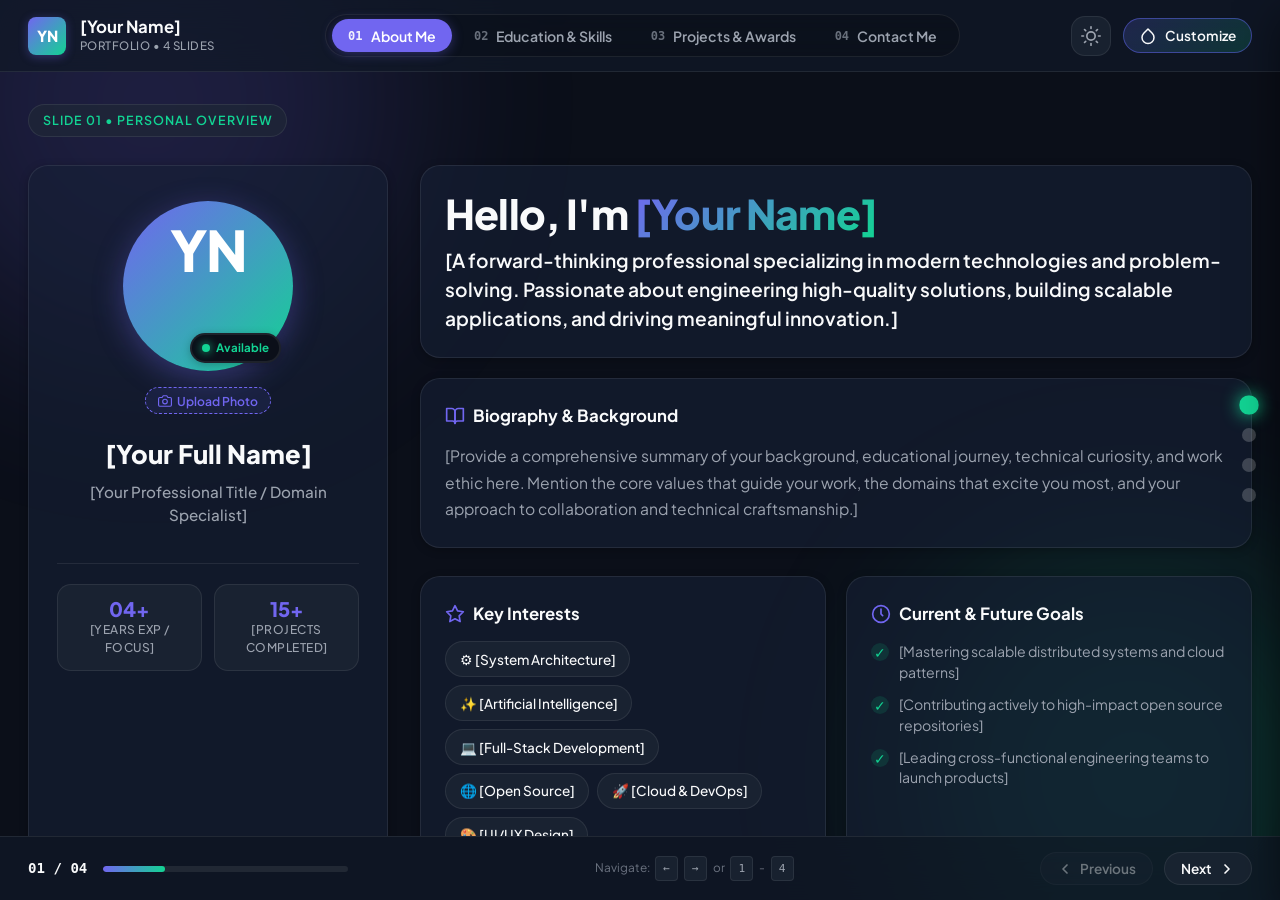
==== index.html @ ee613769 "Add files via upload" ====
<!DOCTYPE html>
<html lang="en" data-theme="dark">
<head>
  <meta charset="UTF-8">
  <meta name="viewport" content="width=device-width, initial-scale=1.0">
  <title>[Your Name] | Personal Portfolio</title>
  <meta name="description" content="Personal Portfolio of [Your Name] - Showcasing education, skills, projects, certifications, and achievements.">

  <!-- Google Fonts: Plus Jakarta Sans, Outfit, Inter, Space Grotesk -->
  <link rel="preconnect" href="https://fonts.googleapis.com">
  <link rel="preconnect" href="https://fonts.gstatic.com" crossorigin>
  <link href="https://fonts.googleapis.com/css2?family=Inter:wght@400;500;600;700&family=Outfit:wght@400;500;600;700;800&family=Plus+Jakarta+Sans:wght@400;500;600;700;800&family=Space+Grotesk:wght@500;700&display=swap" rel="stylesheet">

  <!-- Core Stylesheet -->
  <link rel="stylesheet" href="css/style.css">
</head>
<body>

  <!-- Ambient Glowing Background Accents -->
  <div class="ambient-glow" aria-hidden="true">
    <div class="glow-orb glow-orb-1"></div>
    <div class="glow-orb glow-orb-2"></div>
  </div>

  <!-- ========================================================================
       TOP HEADER & SLIDE NAVIGATION
       ======================================================================== -->
  <header class="site-header">
    <div class="header-container">
      
      <!-- Brand Logo / Monogram -->
      <a href="#about" class="brand-logo" data-jump-slide="1">
        <div class="brand-avatar" id="headerInitials">YN</div>
        <div class="brand-title">
          <span class="brand-name" id="headerBrandName">[Your Name]</span>
          <span class="brand-tag">Portfolio &bull; 4 Slides</span>
        </div>
      </a>

      <!-- 4 Slides Navigation Bar -->
      <nav class="slide-nav-menu" id="slideNavMenu" aria-label="Slide Navigation">
        <button class="slide-nav-btn active" data-slide-target="1" aria-label="Go to Slide 1: About Me">
          <span class="slide-num">01</span>
          <span>About Me</span>
        </button>
        <button class="slide-nav-btn" data-slide-target="2" aria-label="Go to Slide 2: Education & Skills">
          <span class="slide-num">02</span>
          <span>Education & Skills</span>
        </button>
        <button class="slide-nav-btn" data-slide-target="3" aria-label="Go to Slide 3: Projects & Awards">
          <span class="slide-num">03</span>
          <span>Projects & Awards</span>
        </button>
        <button class="slide-nav-btn" data-slide-target="4" aria-label="Go to Slide 4: Contact Me">
          <span class="slide-num">04</span>
          <span>Contact Me</span>
        </button>
      </nav>

      <!-- Action Controls (Quick Theme & Customizer Trigger) -->
      <div class="header-actions">
        <!-- Light / Dark Quick Toggle -->
        <button class="icon-btn" id="quickThemeToggle" title="Toggle Light / Dark Mode" aria-label="Toggle Light/Dark Theme">
          <svg width="20" height="20" viewBox="0 0 24 24" fill="none" stroke="currentColor" stroke-width="2" stroke-linecap="round" stroke-linejoin="round">
            <circle cx="12" cy="12" r="5"></circle>
            <line x1="12" y1="1" x2="12" y2="3"></line>
            <line x1="12" y1="21" x2="12" y2="23"></line>
            <line x1="4.22" y1="4.22" x2="5.64" y2="5.64"></line>
            <line x1="18.36" y1="18.36" x2="19.78" y2="19.78"></line>
            <line x1="1" y1="12" x2="3" y2="12"></line>
            <line x1="21" y1="12" x2="23" y2="12"></line>
            <line x1="4.22" y1="19.78" x2="5.64" y2="18.36"></line>
            <line x1="18.36" y1="5.64" x2="19.78" y2="4.22"></line>
          </svg>
        </button>

        <!-- Customizer Drawer Toggle -->
        <button class="btn-customizer" id="openCustomizerBtn" aria-label="Open Theme & Style Customizer">
          <svg width="18" height="18" viewBox="0 0 24 24" fill="none" stroke="currentColor" stroke-width="2" stroke-linecap="round" stroke-linejoin="round">
            <path d="M12 2.69l5.66 5.66a8 8 0 1 1-11.31 0z"></path>
          </svg>
          <span>Customize</span>
        </button>
      </div>

    </div>
  </header>

  <!-- ========================================================================
       LATERAL FLOATING DOTS NAVIGATION
       ======================================================================== -->
  <aside class="lateral-dots-nav" aria-label="Slide Indicator Dots">
    <button class="dot-nav-item active" data-slide-target="1" aria-label="Slide 1: About Me">
      <span class="dot-tooltip">01. About Me</span>
    </button>
    <button class="dot-nav-item" data-slide-target="2" aria-label="Slide 2: Education & Skills">
      <span class="dot-tooltip">02. Education & Skills</span>
    </button>
    <button class="dot-nav-item" data-slide-target="3" aria-label="Slide 3: Projects & Awards">
      <span class="dot-tooltip">03. Projects & Awards</span>
    </button>
    <button class="dot-nav-item" data-slide-target="4" aria-label="Slide 4: Contact Me">
      <span class="dot-tooltip">04. Contact Me</span>
    </button>
  </aside>

  <!-- ========================================================================
       MAIN PRESENTATION STAGE (4 SLIDES)
       ======================================================================== -->
  <main class="presentation-viewport">
    <div class="slides-track" id="slidesTrack">

      <!-- ====================================================================
           SLIDE 1: ABOUT ME
           ==================================================================== -->
      <section class="portfolio-slide active" data-slide="1" id="slide-about" aria-labelledby="slide1-heading">
        <div class="slide-content-wrapper">
          
          <div class="slide-header-badge">
            <span>Slide 01 &bull; Personal Overview</span>
          </div>

          <div class="about-grid">
            
            <!-- Left Profile Card with Photo, Name & Roles -->
            <div class="glass-card profile-card">
              <div class="profile-avatar-container">
                <div class="profile-avatar-frame">
                  <!-- EDITABLE: Replace src with your image path or click "Change Photo" -->
                  <img src="" alt="[Your Name] Profile Photo" id="profileImgPreview" class="profile-img-preview" style="display: none;">
                  <div class="avatar-placeholder-initials" id="avatarInitials">YN</div>
                </div>
                <div class="avatar-status-badge">
                  <span class="status-pulse-dot"></span>
                  <span>Available</span>
                </div>
              </div>

              <!-- Quick button to upload/change photo in browser -->
              <button class="photo-change-btn" id="triggerPhotoUploadBtn" title="Upload a photo from your computer">
                <svg width="14" height="14" viewBox="0 0 24 24" fill="none" stroke="currentColor" stroke-width="2" stroke-linecap="round" stroke-linejoin="round">
                  <path d="M23 19a2 2 0 0 1-2 2H3a2 2 0 0 1-2-2V8a2 2 0 0 1 2-2h4l2-3h6l2 3h4a2 2 0 0 1 2 2z"></path>
                  <circle cx="12" cy="13" r="4"></circle>
                </svg>
                <span>Upload Photo</span>
              </button>

              <!-- EDITABLE: Your Full Name -->
              <h1 class="profile-name" id="slide1-heading">[Your Full Name]</h1>
              <!-- EDITABLE: Professional Headline / Role -->
              <p class="profile-role-tag">[Your Professional Title / Domain Specialist]</p>

              <!-- Profile Quick Highlights -->
              <div class="profile-quick-stats">
                <div class="stat-box">
                  <div class="stat-number">04+</div>
                  <div class="stat-label">[Years Exp / Focus]</div>
                </div>
                <div class="stat-box">
                  <div class="stat-number">15+</div>
                  <div class="stat-label">[Projects Completed]</div>
                </div>
              </div>
            </div>

            <!-- Right Column: Intro, Bio, Interests & Goals -->
            <div class="about-narrative">
              
              <!-- 2-Sentence Intro Hook -->
              <div class="glass-card">
                <h2 class="slide-title" style="margin-bottom: 0.6rem;">
                  Hello, I'm <span class="gradient-text">[Your Name]</span>
                </h2>
                <!-- EDITABLE: 2-Sentence Hook / Tagline -->
                <p class="about-intro-hero">
                  [A forward-thinking professional specializing in modern technologies and problem-solving. Passionate about engineering high-quality solutions, building scalable applications, and driving meaningful innovation.]
                </p>
              </div>

              <!-- Comprehensive Bio -->
              <div class="glass-card">
                <div class="subcard-title">
                  <svg width="20" height="20" viewBox="0 0 24 24" fill="none" stroke="currentColor" stroke-width="2" stroke-linecap="round" stroke-linejoin="round">
                    <path d="M2 3h6a4 4 0 0 1 4 4v14a3 3 0 0 0-3-3H2z"></path>
                    <path d="M22 3h-6a4 4 0 0 0-4 4v14a3 3 0 0 1 3-3h7z"></path>
                  </svg>
                  <span>Biography & Background</span>
                </div>
                <!-- EDITABLE: Bio Narrative -->
                <p class="about-bio-text">
                  [Provide a comprehensive summary of your background, educational journey, technical curiosity, and work ethic here. Mention the core values that guide your work, the domains that excite you most, and your approach to collaboration and technical craftsmanship.]
                </p>
              </div>

              <!-- Interests & Goals 2-Column Split -->
              <div class="interests-goals-grid">
                
                <!-- Interests / Passions -->
                <div class="glass-card">
                  <div class="subcard-title">
                    <svg width="20" height="20" viewBox="0 0 24 24" fill="none" stroke="currentColor" stroke-width="2" stroke-linecap="round" stroke-linejoin="round">
                      <polygon points="12 2 15.09 8.26 22 9.27 17 14.14 18.18 21.02 12 17.77 5.82 21.02 7 14.14 2 9.27 8.91 8.26 12 2"></polygon>
                    </svg>
                    <span>Key Interests</span>
                  </div>
                  <!-- EDITABLE: Add or remove interest pills -->
                  <div class="interests-tags-wrap">
                    <span class="interest-pill">&#9881; [System Architecture]</span>
                    <span class="interest-pill">&#10024; [Artificial Intelligence]</span>
                    <span class="interest-pill">&#128187; [Full-Stack Development]</span>
                    <span class="interest-pill">&#127760; [Open Source]</span>
                    <span class="interest-pill">&#128640; [Cloud & DevOps]</span>
                    <span class="interest-pill">&#127912; [UI/UX Design]</span>
                  </div>
                </div>

                <!-- Goals Checklist -->
                <div class="glass-card">
                  <div class="subcard-title">
                    <svg width="20" height="20" viewBox="0 0 24 24" fill="none" stroke="currentColor" stroke-width="2" stroke-linecap="round" stroke-linejoin="round">
                      <circle cx="12" cy="12" r="10"></circle>
                      <polyline points="12 6 12 12 14 14"></polyline>
                    </svg>
                    <span>Current & Future Goals</span>
                  </div>
                  <!-- EDITABLE: Add or edit your goals -->
                  <div class="goals-list">
                    <div class="goal-item">
                      <span class="goal-check-icon">&#10003;</span>
                      <span>[Mastering scalable distributed systems and cloud patterns]</span>
                    </div>
                    <div class="goal-item">
                      <span class="goal-check-icon">&#10003;</span>
                      <span>[Contributing actively to high-impact open source repositories]</span>
                    </div>
                    <div class="goal-item">
                      <span class="goal-check-icon">&#10003;</span>
                      <span>[Leading cross-functional engineering teams to launch products]</span>
                    </div>
                  </div>
                </div>

              </div>

              <!-- Slide 1 Call to Action Buttons -->
              <div class="about-actions">
                <button class="btn btn-primary" data-jump-slide="2">
                  <span>Explore Education & Skills</span>
                  <svg width="18" height="18" viewBox="0 0 24 24" fill="none" stroke="currentColor" stroke-width="2.5" stroke-linecap="round" stroke-linejoin="round"><path d="M5 12h14"></path><path d="m12 5 7 7-7 7"></path></svg>
                </button>
                <button class="btn btn-secondary" data-jump-slide="3">
                  <span>View Projects & Awards</span>
                </button>
                <button class="btn btn-outline" data-jump-slide="4">
                  <span>Get in Touch</span>
                </button>
              </div>

            </div>

          </div>

        </div>
      </section>


      <!-- ====================================================================
           SLIDE 2: EDUCATION & SKILLS
           ==================================================================== -->
      <section class="portfolio-slide" data-slide="2" id="slide-education-skills" aria-labelledby="slide2-heading">
        <div class="slide-content-wrapper">
          
          <div class="slide-header-badge">
            <span>Slide 02 &bull; Foundations & Capabilities</span>
          </div>

          <div>
            <h2 class="slide-title" id="slide2-heading">
              Education & <span class="gradient-text">Technical Skills</span>
            </h2>
            <p class="slide-subtitle">
              Academic qualifications, programming proficiencies, modern frameworks, and collaboration toolkits.
            </p>
          </div>

          <div class="edu-skills-grid">
            
            <!-- Left Column: Education Details -->
            <div class="edu-cards-col">
              <div class="subcard-title">
                <svg width="22" height="22" viewBox="0 0 24 24" fill="none" stroke="currentColor" stroke-width="2" stroke-linecap="round" stroke-linejoin="round">
                  <path d="M22 10v6M2 10l10-5 10 5-10 5z"></path>
                  <path d="M6 12v5c3 3 9 3 12 0v-5"></path>
                </svg>
                <span>Academic Education</span>
              </div>

              <!-- EDITABLE: Education Card 1 -->
              <div class="glass-card edu-item-card">
                <div class="edu-meta-row">
                  <h3 class="edu-degree-title">[Bachelor of Technology / Science in Your Major]</h3>
                  <span class="edu-period-badge">[2021 &ndash; 2025]</span>
                </div>
                <div class="edu-institution-line">
                  <svg width="16" height="16" viewBox="0 0 24 24" fill="none" stroke="currentColor" stroke-width="2" stroke-linecap="round" stroke-linejoin="round"><path d="M3 21h18"></path><path d="M3 7v1a3 3 0 0 0 6 0V7m0 1a3 3 0 0 0 6 0V7m0 1a3 3 0 0 0 6 0V7H3"></path><path d="M19 21V11"></path><path d="M5 21V11"></path></svg>
                  <span>[Your University / College Name, City]</span>
                </div>
                <div class="edu-score-pill">
                  <span>&#9733; [GPA / Grade: e.g. 3.8 / 4.0 or 88%]</span>
                </div>
                <p class="edu-details-text">
                  [Key Coursework: Data Structures & Algorithms, Database Management Systems, Software Engineering, Computer Networks, Operating Systems, Machine Learning Foundations.]
                </p>
              </div>

              <!-- EDITABLE: Education Card 2 -->
              <div class="glass-card edu-item-card">
                <div class="edu-meta-row">
                  <h3 class="edu-degree-title">[Higher Secondary School / Pre-University]</h3>
                  <span class="edu-period-badge">[2019 &ndash; 2021]</span>
                </div>
                <div class="edu-institution-line">
                  <svg width="16" height="16" viewBox="0 0 24 24" fill="none" stroke="currentColor" stroke-width="2" stroke-linecap="round" stroke-linejoin="round"><path d="M3 21h18"></path><path d="M3 7v1a3 3 0 0 0 6 0V7m0 1a3 3 0 0 0 6 0V7m0 1a3 3 0 0 0 6 0V7H3"></path></svg>
                  <span>[Your High School / College Name, City]</span>
                </div>
                <div class="edu-score-pill">
                  <span>&#9733; [Grade / Percentage: e.g. 92%]</span>
                </div>
                <p class="edu-details-text">
                  [Major subjects: Physics, Chemistry, Mathematics, and Computer Science. Recognized for academic distinction and science competition participation.]
                </p>
              </div>

              <!-- Soft Skills Section -->
              <div class="glass-card">
                <div class="subcard-title">
                  <svg width="20" height="20" viewBox="0 0 24 24" fill="none" stroke="currentColor" stroke-width="2" stroke-linecap="round" stroke-linejoin="round">
                    <path d="M17 21v-2a4 4 0 0 0-4-4H5a4 4 0 0 0-4 4v2"></path>
                    <circle cx="9" cy="7" r="4"></circle>
                    <path d="M23 21v-2a4 4 0 0 0-3-3.87"></path>
                    <path d="M16 3.13a4 4 0 0 1 0 7.75"></path>
                  </svg>
                  <span>Soft Skills & Professional Attributes</span>
                </div>
                <div class="skill-chips-wrap">
                  <span class="skill-chip highlight">&#9733; [Problem Solving & Analysis]</span>
                  <span class="skill-chip highlight">&#9733; [Cross-Functional Teamwork]</span>
                  <span class="skill-chip">&#9733; [Technical Communication]</span>
                  <span class="skill-chip">&#9733; [Adaptability & Quick Learning]</span>
                  <span class="skill-chip">&#9733; [Agile & Scrum Practices]</span>
                  <span class="skill-chip">&#9733; [Time & Project Management]</span>
                </div>
              </div>

            </div>

            <!-- Right Column: Programming Languages, Tech Stack & Tools -->
            <div class="skills-col">
              
              <!-- Programming Languages with Visual Progress Bars -->
              <div class="glass-card">
                <div class="subcard-title">
                  <svg width="20" height="20" viewBox="0 0 24 24" fill="none" stroke="currentColor" stroke-width="2" stroke-linecap="round" stroke-linejoin="round">
                    <polyline points="16 18 22 12 16 6"></polyline>
                    <polyline points="8 6 2 12 8 18"></polyline>
                  </svg>
                  <span>Programming Languages</span>
                </div>

                <div class="languages-grid">
                  <!-- EDITABLE: Language 1 -->
                  <div class="lang-item">
                    <div class="lang-header">
                      <span class="lang-name">[Python]</span>
                      <span class="lang-percent">[88%]</span>
                    </div>
                    <div class="progress-track">
                      <div class="progress-fill" style="width: 88%;"></div>
                    </div>
                  </div>

                  <!-- EDITABLE: Language 2 -->
                  <div class="lang-item">
                    <div class="lang-header">
                      <span class="lang-name">[JavaScript / TypeScript]</span>
                      <span class="lang-percent">[92%]</span>
                    </div>
                    <div class="progress-track">
                      <div class="progress-fill" style="width: 92%;"></div>
                    </div>
                  </div>

                  <!-- EDITABLE: Language 3 -->
                  <div class="lang-item">
                    <div class="lang-header">
                      <span class="lang-name">[Java / C++]</span>
                      <span class="lang-percent">[80%]</span>
                    </div>
                    <div class="progress-track">
                      <div class="progress-fill" style="width: 80%;"></div>
                    </div>
                  </div>

                  <!-- EDITABLE: Language 4 -->
                  <div class="lang-item">
                    <div class="lang-header">
                      <span class="lang-name">[SQL & Databases]</span>
                      <span class="lang-percent">[85%]</span>
                    </div>
                    <div class="progress-track">
                      <div class="progress-fill" style="width: 85%;"></div>
                    </div>
                  </div>

                  <!-- EDITABLE: Language 5 -->
                  <div class="lang-item">
                    <div class="lang-header">
                      <span class="lang-name">[HTML5 & CSS3 / SASS]</span>
                      <span class="lang-percent">[95%]</span>
                    </div>
                    <div class="progress-track">
                      <div class="progress-fill" style="width: 95%;"></div>
                    </div>
                  </div>

                  <!-- EDITABLE: Language 6 -->
                  <div class="lang-item">
                    <div class="lang-header">
                      <span class="lang-name">[Bash / Shell Scripting]</span>
                      <span class="lang-percent">[75%]</span>
                    </div>
                    <div class="progress-track">
                      <div class="progress-fill" style="width: 75%;"></div>
                    </div>
                  </div>
                </div>
              </div>

              <!-- Technical Skills & Frameworks -->
              <div class="glass-card">
                <div class="subcard-title">
                  <svg width="20" height="20" viewBox="0 0 24 24" fill="none" stroke="currentColor" stroke-width="2" stroke-linecap="round" stroke-linejoin="round">
                    <rect x="2" y="2" width="20" height="8" rx="2" ry="2"></rect>
                    <rect x="2" y="14" width="20" height="8" rx="2" ry="2"></rect>
                    <line x1="6" y1="6" x2="6.01" y2="6"></line>
                    <line x1="6" y1="18" x2="6.01" y2="18"></line>
                  </svg>
                  <span>Technical Skills & Frameworks</span>
                </div>
                <div class="skill-chips-wrap">
                  <span class="skill-chip">[React.js / Next.js]</span>
                  <span class="skill-chip">[Node.js / Express]</span>
                  <span class="skill-chip">[RESTful APIs & GraphQL]</span>
                  <span class="skill-chip">[PostgreSQL / MongoDB]</span>
                  <span class="skill-chip">[Tailwind CSS]</span>
                  <span class="skill-chip">[Docker Containers]</span>
                  <span class="skill-chip">[AWS / Cloud Services]</span>
                  <span class="skill-chip">[CI/CD Pipelines]</span>
                  <span class="skill-chip">[Test-Driven Development]</span>
                </div>
              </div>

              <!-- Tools & Development Environment -->
              <div class="glass-card">
                <div class="subcard-title">
                  <svg width="20" height="20" viewBox="0 0 24 24" fill="none" stroke="currentColor" stroke-width="2" stroke-linecap="round" stroke-linejoin="round">
                    <path d="M14.7 6.3a1 1 0 0 0 0 1.4l1.6 1.6a1 1 0 0 0 1.4 0l3.77-3.77a6 6 0 0 1-7.94 7.94l-6.91 6.91a2.12 2.12 0 0 1-3-3l6.91-6.91a6 6 0 0 1 7.94-7.94l-3.76 3.76z"></path>
                  </svg>
                  <span>Tools & Platforms</span>
                </div>
                <div class="tools-grid">
                  <div class="tool-badge">
                    <span>&#128187; [VS Code]</span>
                  </div>
                  <div class="tool-badge">
                    <span>&#128279; [Git & GitHub]</span>
                  </div>
                  <div class="tool-badge">
                    <span>&#128051; [Docker]</span>
                  </div>
                  <div class="tool-badge">
                    <span>&#128236; [Postman]</span>
                  </div>
                  <div class="tool-badge">
                    <span>&#127912; [Figma]</span>
                  </div>
                  <div class="tool-badge">
                    <span>&#128039; [Linux / Unix]</span>
                  </div>
                </div>
              </div>

            </div>

          </div>

        </div>
      </section>


      <!-- ====================================================================
           SLIDE 3: PROJECTS, CERTIFICATIONS & ACHIEVEMENTS
           ==================================================================== -->
      <section class="portfolio-slide" data-slide="3" id="slide-projects-achievements" aria-labelledby="slide3-heading">
        <div class="slide-content-wrapper">
          
          <div class="slide-header-badge">
            <span>Slide 03 &bull; Portfolio Showcase</span>
          </div>

          <div style="display: flex; justify-content: space-between; align-items: flex-end; flex-wrap: wrap; gap: 1rem;">
            <div>
              <h2 class="slide-title" id="slide3-heading">
                Projects, Certifications & <span class="gradient-text">Achievements</span>
              </h2>
              <p class="slide-subtitle">
                Demonstrated impact through real-world applications, accredited credentials, and competitive recognitions.
              </p>
            </div>

            <!-- Category Filter Tabs -->
            <div class="category-tab-bar" role="tablist">
              <button class="cat-tab-btn active" data-filter="all">All (Show All)</button>
              <button class="cat-tab-btn" data-filter="projects">Projects</button>
              <button class="cat-tab-btn" data-filter="certifications">Certifications</button>
              <button class="cat-tab-btn" data-filter="achievements">Achievements</button>
            </div>
          </div>

          <!-- 3-Column Showcase Grid -->
          <div class="showcase-grid-three-col">
            
            <!-- ==================== COLUMN 1: PROJECTS ==================== -->
            <div class="showcase-section-col" data-category="projects">
              <div class="showcase-col-header">
                <div class="showcase-col-title">
                  <svg width="20" height="20" viewBox="0 0 24 24" fill="none" stroke="currentColor" stroke-width="2" stroke-linecap="round" stroke-linejoin="round">
                    <polygon points="12 2 2 7 12 12 22 7 12 2"></polygon>
                    <polyline points="2 17 12 22 22 17"></polyline>
                    <polyline points="2 12 12 17 22 12"></polyline>
                  </svg>
                  <span>Featured Projects</span>
                </div>
                <span class="item-counter-badge">02 Items</span>
              </div>

              <!-- EDITABLE: Project Item 1 -->
              <div class="glass-card item-card">
                <div>
                  <div class="item-top-meta">
                    <span class="item-org-subtitle">[Web / Full-Stack App]</span>
                    <span class="item-date-badge">[Jan 2024 &ndash; Mar 2024]</span>
                  </div>
                  <h3 class="item-title">[Project Title One: Intelligent Task Hub]</h3>
                  <p class="item-description">
                    [A modern responsive productivity dashboard providing real-time task management, team collaboration features, and automated notifications with low-latency syncing.]
                  </p>
                  <div class="item-tags-wrap">
                    <span class="item-tag">[React.js]</span>
                    <span class="item-tag">[Node.js]</span>
                    <span class="item-tag">[MongoDB]</span>
                    <span class="item-tag">[Tailwind]</span>
                  </div>
                </div>
                <!-- EDITABLE: Clickable Project Links -->
                <div class="item-actions-row">
                  <a href="https://example.com/live-demo-1" target="_blank" rel="noopener noreferrer" class="action-link" title="Open live project demo">
                    <svg width="14" height="14" viewBox="0 0 24 24" fill="none" stroke="currentColor" stroke-width="2" stroke-linecap="round" stroke-linejoin="round"><path d="M18 13v6a2 2 0 0 1-2 2H5a2 2 0 0 1-2-2V8a2 2 0 0 1 2-2h6"></path><polyline points="15 3 21 3 21 9"></polyline><line x1="10" y1="14" x2="21" y2="3"></line></svg>
                    <span>Live Demo</span>
                  </a>
                  <a href="https://github.com/yourusername/project-repo-1" target="_blank" rel="noopener noreferrer" class="action-link action-link-alt" title="View source code on GitHub">
                    <svg width="14" height="14" viewBox="0 0 24 24" fill="none" stroke="currentColor" stroke-width="2" stroke-linecap="round" stroke-linejoin="round"><path d="M9 19c-5 1.5-5-2.5-7-3m14 6v-3.87a3.37 3.37 0 0 0-.94-2.61c3.14-.35 6.44-1.54 6.44-7A5.44 5.44 0 0 0 20 4.77 5.07 5.07 0 0 0 19.91 1S18.73.65 16 2.48a13.38 13.38 0 0 0-7 0C6.27.65 5.09 1 5.09 1A5.07 5.07 0 0 0 5 4.77a5.44 5.44 0 0 0-1.5 3.78c0 5.42 3.3 6.61 6.44 7A3.37 3.37 0 0 0 9 18.13V22"></path></svg>
                    <span>Source Code</span>
                  </a>
                </div>
              </div>

              <!-- EDITABLE: Project Item 2 -->
              <div class="glass-card item-card">
                <div>
                  <div class="item-top-meta">
                    <span class="item-org-subtitle">[Data & Cloud Service]</span>
                    <span class="item-date-badge">[Jun 2024 &ndash; Aug 2024]</span>
                  </div>
                  <h3 class="item-title">[Project Title Two: API Analytics Engine]</h3>
                  <p class="item-description">
                    [High-throughput telemetry microservice built to process, aggregate, and visualize API metrics with custom alerting algorithms and exportable reporting tools.]
                  </p>
                  <div class="item-tags-wrap">
                    <span class="item-tag">[Python]</span>
                    <span class="item-tag">[FastAPI]</span>
                    <span class="item-tag">[PostgreSQL]</span>
                    <span class="item-tag">[Docker]</span>
                  </div>
                </div>
                <!-- EDITABLE: Clickable Project Links -->
                <div class="item-actions-row">
                  <a href="https://example.com/live-demo-2" target="_blank" rel="noopener noreferrer" class="action-link" title="Open live project demo">
                    <svg width="14" height="14" viewBox="0 0 24 24" fill="none" stroke="currentColor" stroke-width="2" stroke-linecap="round" stroke-linejoin="round"><path d="M18 13v6a2 2 0 0 1-2 2H5a2 2 0 0 1-2-2V8a2 2 0 0 1 2-2h6"></path><polyline points="15 3 21 3 21 9"></polyline><line x1="10" y1="14" x2="21" y2="3"></line></svg>
                    <span>Live Demo</span>
                  </a>
                  <a href="https://github.com/yourusername/project-repo-2" target="_blank" rel="noopener noreferrer" class="action-link action-link-alt" title="View source code on GitHub">
                    <svg width="14" height="14" viewBox="0 0 24 24" fill="none" stroke="currentColor" stroke-width="2" stroke-linecap="round" stroke-linejoin="round"><path d="M9 19c-5 1.5-5-2.5-7-3m14 6v-3.87a3.37 3.37 0 0 0-.94-2.61c3.14-.35 6.44-1.54 6.44-7A5.44 5.44 0 0 0 20 4.77 5.07 5.07 0 0 0 19.91 1S18.73.65 16 2.48a13.38 13.38 0 0 0-7 0C6.27.65 5.09 1 5.09 1A5.07 5.07 0 0 0 5 4.77a5.44 5.44 0 0 0-1.5 3.78c0 5.42 3.3 6.61 6.44 7A3.37 3.37 0 0 0 9 18.13V22"></path></svg>
                    <span>Source Code</span>
                  </a>
                </div>
              </div>

            </div>

            <!-- ==================== COLUMN 2: CERTIFICATIONS ==================== -->
            <div class="showcase-section-col" data-category="certifications">
              <div class="showcase-col-header">
                <div class="showcase-col-title">
                  <svg width="20" height="20" viewBox="0 0 24 24" fill="none" stroke="currentColor" stroke-width="2" stroke-linecap="round" stroke-linejoin="round">
                    <circle cx="12" cy="8" r="7"></circle>
                    <polyline points="8.21 13.89 7 23 12 20 17 23 15.79 13.88"></polyline>
                  </svg>
                  <span>Certifications</span>
                </div>
                <span class="item-counter-badge">02 Items</span>
              </div>

              <!-- EDITABLE: Certification Item 1 -->
              <div class="glass-card item-card">
                <div>
                  <div class="item-top-meta">
                    <span class="item-org-subtitle">[Amazon Web Services / Cloud]</span>
                    <span class="item-date-badge">[Issued: May 2024]</span>
                  </div>
                  <h3 class="item-title">[AWS Certified Cloud Practitioner / Solutions]</h3>
                  <p class="item-description">
                    [Validation of comprehensive knowledge in cloud architecture, security compliance, serverless infrastructure, and high availability design principles.]
                  </p>
                  <div class="item-tags-wrap">
                    <span class="item-tag">[ID: AWS-VERIFY-12345]</span>
                    <span class="item-tag">[Cloud Architecture]</span>
                  </div>
                </div>
                <!-- EDITABLE: Clickable Verification Link -->
                <div class="item-actions-row">
                  <a href="https://example.com/verify-certificate-1" target="_blank" rel="noopener noreferrer" class="action-link" title="Verify certificate credentials online">
                    <svg width="14" height="14" viewBox="0 0 24 24" fill="none" stroke="currentColor" stroke-width="2" stroke-linecap="round" stroke-linejoin="round"><path d="M12 22s8-4 8-10V5l-8-3-8 3v7c0 6 8 10 8 10z"></path></svg>
                    <span>Verify Credential</span>
                  </a>
                </div>
              </div>

              <!-- EDITABLE: Certification Item 2 -->
              <div class="glass-card item-card">
                <div>
                  <div class="item-top-meta">
                    <span class="item-org-subtitle">[Meta / Coursera Professional]</span>
                    <span class="item-date-badge">[Issued: Dec 2023]</span>
                  </div>
                  <h3 class="item-title">[Professional Full-Stack Developer Certificate]</h3>
                  <p class="item-description">
                    [Rigorous multi-course specialization covering modern frontend engineering, component architectures, REST API testing, and accessible web standards.]
                  </p>
                  <div class="item-tags-wrap">
                    <span class="item-tag">[ID: META-CS-78901]</span>
                    <span class="item-tag">[Frontend & Backend]</span>
                  </div>
                </div>
                <!-- EDITABLE: Clickable Verification Link -->
                <div class="item-actions-row">
                  <a href="https://example.com/verify-certificate-2" target="_blank" rel="noopener noreferrer" class="action-link" title="Verify certificate credentials online">
                    <svg width="14" height="14" viewBox="0 0 24 24" fill="none" stroke="currentColor" stroke-width="2" stroke-linecap="round" stroke-linejoin="round"><path d="M12 22s8-4 8-10V5l-8-3-8 3v7c0 6 8 10 8 10z"></path></svg>
                    <span>Verify Credential</span>
                  </a>
                </div>
              </div>

            </div>

            <!-- ==================== COLUMN 3: ACHIEVEMENTS ==================== -->
            <div class="showcase-section-col" data-category="achievements">
              <div class="showcase-col-header">
                <div class="showcase-col-title">
                  <svg width="20" height="20" viewBox="0 0 24 24" fill="none" stroke="currentColor" stroke-width="2" stroke-linecap="round" stroke-linejoin="round">
                    <polygon points="12 2 15.09 8.26 22 9.27 17 14.14 18.18 21.02 12 17.77 5.82 21.02 7 14.14 2 9.27 8.91 8.26 12 2"></polygon>
                  </svg>
                  <span>Achievements & Honors</span>
                </div>
                <span class="item-counter-badge">02 Items</span>
              </div>

              <!-- EDITABLE: Achievement Item 1 -->
              <div class="glass-card item-card">
                <div>
                  <div class="item-top-meta">
                    <span class="item-org-subtitle">[National / Regional Hackathon]</span>
                    <span class="item-date-badge">[March 2024]</span>
                  </div>
                  <h3 class="item-title">[1st Place Winner &mdash; Innovation Hackathon]</h3>
                  <p class="item-description">
                    [Awarded first place among 60+ competitor teams for designing and prototyping an assistive AI-driven web accessibility tool within a 36-hour sprint.]
                  </p>
                  <div class="item-tags-wrap">
                    <span class="item-tag">[Winner Award]</span>
                    <span class="item-tag">[Team Lead]</span>
                  </div>
                </div>
                <!-- EDITABLE: Clickable Achievement Link -->
                <div class="item-actions-row">
                  <a href="https://example.com/award-details-1" target="_blank" rel="noopener noreferrer" class="action-link" title="Read press release or award announcement">
                    <svg width="14" height="14" viewBox="0 0 24 24" fill="none" stroke="currentColor" stroke-width="2" stroke-linecap="round" stroke-linejoin="round"><path d="M18 13v6a2 2 0 0 1-2 2H5a2 2 0 0 1-2-2V8a2 2 0 0 1 2-2h6"></path><polyline points="15 3 21 3 21 9"></polyline><line x1="10" y1="14" x2="21" y2="3"></line></svg>
                    <span>View Award Details</span>
                  </a>
                </div>
              </div>

              <!-- EDITABLE: Achievement Item 2 -->
              <div class="glass-card item-card">
                <div>
                  <div class="item-top-meta">
                    <span class="item-org-subtitle">[Academic University Council]</span>
                    <span class="item-date-badge">[2023 &ndash; 2024]</span>
                  </div>
                  <h3 class="item-title">[Dean's Academic Excellence Honor Roll]</h3>
                  <p class="item-description">
                    [Conferred for ranking within the top 5 percentile of the academic cohort across technical coursework, practical labs, and engineering projects.]
                  </p>
                  <div class="item-tags-wrap">
                    <span class="item-tag">[Academic Honor]</span>
                    <span class="item-tag">[Top 5%]</span>
                  </div>
                </div>
                <!-- EDITABLE: Clickable Achievement Link -->
                <div class="item-actions-row">
                  <a href="https://example.com/academic-honor-link" target="_blank" rel="noopener noreferrer" class="action-link" title="View citation or university certificate">
                    <svg width="14" height="14" viewBox="0 0 24 24" fill="none" stroke="currentColor" stroke-width="2" stroke-linecap="round" stroke-linejoin="round"><path d="M18 13v6a2 2 0 0 1-2 2H5a2 2 0 0 1-2-2V8a2 2 0 0 1 2-2h6"></path><polyline points="15 3 21 3 21 9"></polyline><line x1="10" y1="14" x2="21" y2="3"></line></svg>
                    <span>View Citation</span>
                  </a>
                </div>
              </div>

            </div>

          </div>

        </div>
      </section>


      <!-- ====================================================================
           SLIDE 4: CONTACT ME
           ==================================================================== -->
      <section class="portfolio-slide" data-slide="4" id="slide-contact" aria-labelledby="slide4-heading">
        <div class="slide-content-wrapper">
          
          <div class="slide-header-badge">
            <span>Slide 04 &bull; Let's Connect</span>
          </div>

          <div>
            <h2 class="slide-title" id="slide4-heading">
              Get In <span class="gradient-text">Touch</span>
            </h2>
            <p class="slide-subtitle">
              Have an opportunity, collaboration, or question? Feel free to reach out directly through any channel below.
            </p>
          </div>

          <div class="contact-grid">
            
            <!-- Left Column: Direct Channels & Social Profiles -->
            <div class="contact-channels-col">
              
              <!-- Direct Contact Channels (Email & Phone with Quick Copy) -->
              <div class="direct-contact-cards">
                
                <!-- EDITABLE: Email Channel -->
                <div class="glass-card contact-quick-card">
                  <div class="contact-icon-bubble">
                    <svg width="22" height="22" viewBox="0 0 24 24" fill="none" stroke="currentColor" stroke-width="2" stroke-linecap="round" stroke-linejoin="round">
                      <path d="M4 4h16c1.1 0 2 .9 2 2v12c0 1.1-.9 2-2 2H4c-1.1 0-2-.9-2-2V6c0-1.1.9-2 2-2z"></path>
                      <polyline points="22,6 12,13 2,6"></polyline>
                    </svg>
                  </div>
                  <span class="contact-label">Email Address</span>
                  <!-- Clickable mailto: link -->
                  <a href="mailto:your.email@example.com" class="contact-value-link" id="contactEmailLink">
                    <span>your.email@example.com</span>
                  </a>
                  <!-- Quick Copy Button -->
                  <button class="copy-btn-inline" data-copy-target="your.email@example.com" aria-label="Copy Email to Clipboard">
                    <svg width="12" height="12" viewBox="0 0 24 24" fill="none" stroke="currentColor" stroke-width="2" stroke-linecap="round" stroke-linejoin="round"><rect x="9" y="9" width="13" height="13" rx="2" ry="2"></rect><path d="M5 15H4a2 2 0 0 1-2-2V4a2 2 0 0 1 2-2h9a2 2 0 0 1 2 2v1"></path></svg>
                    <span>Copy Email</span>
                  </button>
                </div>

                <!-- EDITABLE: Phone Channel -->
                <div class="glass-card contact-quick-card">
                  <div class="contact-icon-bubble">
                    <svg width="22" height="22" viewBox="0 0 24 24" fill="none" stroke="currentColor" stroke-width="2" stroke-linecap="round" stroke-linejoin="round">
                      <path d="M22 16.92v3a2 2 0 0 1-2.18 2 19.79 19.79 0 0 1-8.63-3.07 19.5 19.5 0 0 1-6-6 19.79 19.79 0 0 1-3.07-8.67A2 2 0 0 1 4.11 2h3a2 2 0 0 1 2 1.72 12.84 12.84 0 0 0 .7 2.81 2 2 0 0 1-.45 2.11L8.09 9.91a16 16 0 0 0 6 6l1.27-1.27a2 2 0 0 1 2.11-.45 12.84 12.84 0 0 0 2.81.7A2 2 0 0 1 22 16.92z"></path>
                    </svg>
                  </div>
                  <span class="contact-label">Phone / WhatsApp</span>
                  <!-- Clickable tel: link -->
                  <a href="tel:+15551234567" class="contact-value-link" id="contactPhoneLink">
                    <span>+1 (555) 123-4567</span>
                  </a>
                  <!-- Quick Copy Button -->
                  <button class="copy-btn-inline" data-copy-target="+1 (555) 123-4567" aria-label="Copy Phone Number to Clipboard">
                    <svg width="12" height="12" viewBox="0 0 24 24" fill="none" stroke="currentColor" stroke-width="2" stroke-linecap="round" stroke-linejoin="round"><rect x="9" y="9" width="13" height="13" rx="2" ry="2"></rect><path d="M5 15H4a2 2 0 0 1-2-2V4a2 2 0 0 1 2-2h9a2 2 0 0 1 2 2v1"></path></svg>
                    <span>Copy Phone</span>
                  </button>
                </div>

              </div>

              <!-- Social Links Directory (Clickable & Easily Replaceable) -->
              <div class="glass-card socials-grid-wrapper">
                <div class="subcard-title">
                  <svg width="20" height="20" viewBox="0 0 24 24" fill="none" stroke="currentColor" stroke-width="2" stroke-linecap="round" stroke-linejoin="round">
                    <path d="M10 13a5 5 0 0 0 7.54.54l3-3a5 5 0 0 0-7.07-7.07l-1.72 1.71"></path>
                    <path d="M14 11a5 5 0 0 0-7.54-.54l-3 3a5 5 0 0 0 7.07 7.07l1.71-1.71"></path>
                  </svg>
                  <span>Professional & Social Profiles</span>
                </div>

                <div class="social-cards-grid">
                  
                  <!-- EDITABLE: LinkedIn Link -->
                  <a href="https://linkedin.com/in/yourusername" target="_blank" rel="noopener noreferrer" class="social-card-item" title="Connect on LinkedIn">
                    <svg viewBox="0 0 24 24" fill="currentColor">
                      <path d="M19 3a2 2 0 0 1 2 2v14a2 2 0 0 1-2 2H5a2 2 0 0 1-2-2V5a2 2 0 0 1 2-2h14m-.5 15.5v-5.3a3.26 3.26 0 0 0-3.26-3.26c-.85 0-1.84.52-2.28 1.3v-1.11h-2.79v8.37h2.79v-4.93c0-.77.62-1.4 1.39-1.4a1.4 1.4 0 0 1 1.4 1.4v4.93h2.75M6.46 8.76a1.65 1.65 0 1 0 0-3.3 1.65 1.65 0 0 0 0 3.3m1.4 9.74v-8.37H5.06v8.37h2.8z"/>
                    </svg>
                    <span>LinkedIn</span>
                  </a>

                  <!-- EDITABLE: GitHub Link -->
                  <a href="https://github.com/yourusername" target="_blank" rel="noopener noreferrer" class="social-card-item" title="Explore GitHub code repositories">
                    <svg viewBox="0 0 24 24" fill="currentColor">
                      <path d="M12 2A10 10 0 0 0 2 12c0 4.42 2.87 8.17 6.84 9.5.5.08.66-.23.66-.5v-1.69c-2.77.6-3.36-1.34-3.36-1.34-.46-1.16-1.11-1.47-1.11-1.47-.91-.62.07-.6.07-.6 1 .07 1.53 1.03 1.53 1.03.87 1.52 2.34 1.07 2.91.83.1-.65.35-1.09.63-1.34-2.22-.25-4.55-1.11-4.55-4.92 0-1.11.38-2 1.03-2.71-.1-.25-.45-1.29.1-2.64 0 0 .84-.27 2.75 1.02.79-.22 1.65-.33 2.5-.33.85 0 1.71.11 2.5.33 1.91-1.29 2.75-1.02 2.75-1.02.55 1.35.2 2.39.1 2.64.65.71 1.03 1.6 1.03 2.71 0 3.82-2.34 4.66-4.57 4.91.36.31.69.92.69 1.85V21c0 .27.16.59.67.5C19.14 20.16 22 16.42 22 12A10 10 0 0 0 12 2z"/>
                    </svg>
                    <span>GitHub</span>
                  </a>

                  <!-- EDITABLE: Instagram Link -->
                  <a href="https://instagram.com/yourusername" target="_blank" rel="noopener noreferrer" class="social-card-item" title="Follow on Instagram">
                    <svg viewBox="0 0 24 24" fill="currentColor">
                      <path d="M12 2.163c3.204 0 3.584.012 4.85.07 3.252.148 4.771 1.691 4.919 4.919.058 1.265.069 1.645.069 4.849 0 3.205-.012 3.584-.069 4.849-.149 3.225-1.664 4.771-4.919 4.919-1.266.058-1.644.07-4.85.07-3.204 0-3.584-.012-4.849-.07-3.26-.149-4.771-1.699-4.919-4.92-.058-1.265-.07-1.644-.07-4.849 0-3.204.013-3.583.07-4.849.149-3.227 1.664-4.771 4.919-4.919 1.266-.057 1.645-.069 4.849-.069zm0-2.163c-3.259 0-3.667.014-4.947.072-4.358.2-6.78 2.618-6.98 6.98-.059 1.281-.073 1.689-.073 4.948 0 3.259.014 3.668.072 4.948.2 4.358 2.618 6.78 6.98 6.98 1.281.058 1.689.072 4.948.072 3.259 0 3.668-.014 4.948-.072 4.354-.2 6.782-2.618 6.979-6.98.059-1.28.073-1.689.073-4.948 0-3.259-.014-3.667-.072-4.947-.196-4.354-2.617-6.78-6.979-6.98-1.281-.059-1.69-.073-4.949-.073zm0 5.838c-3.403 0-6.162 2.759-6.162 6.162s2.759 6.163 6.162 6.163 6.162-2.759 6.162-6.163c0-3.403-2.759-6.162-6.162-6.162zm0 10.162c-2.209 0-4-1.79-4-4 0-2.209 1.791-4 4-4s4 1.791 4 4c0 2.21-1.791 4-4 4zm6.406-11.845c-.796 0-1.441.645-1.441 1.44s.645 1.44 1.441 1.44c.795 0 1.439-.645 1.439-1.44s-.644-1.44-1.439-1.44z"/>
                    </svg>
                    <span>Instagram</span>
                  </a>

                  <!-- EDITABLE: Twitter / X Link -->
                  <a href="https://x.com/yourusername" target="_blank" rel="noopener noreferrer" class="social-card-item" title="Follow on X (Twitter)">
                    <svg viewBox="0 0 24 24" fill="currentColor">
                      <path d="M18.244 2.25h3.308l-7.227 8.26 8.502 11.24H16.17l-5.214-6.817L4.99 21.75H1.68l7.73-8.835L1.254 2.25H8.08l4.713 6.231zm-1.161 17.52h1.833L7.084 4.126H5.117z"/>
                    </svg>
                    <span>Twitter / X</span>
                  </a>

                  <!-- EDITABLE: YouTube Link -->
                  <a href="https://youtube.com/@yourusername" target="_blank" rel="noopener noreferrer" class="social-card-item" title="Visit YouTube Channel">
                    <svg viewBox="0 0 24 24" fill="currentColor">
                      <path d="M23.498 6.186a3.016 3.016 0 0 0-2.122-2.136C19.505 3.545 12 3.545 12 3.545s-7.505 0-9.377.505A3.017 3.017 0 0 0 .502 6.186C0 8.07 0 12 0 12s0 3.93.502 5.814a3.016 3.016 0 0 0 2.122 2.136c1.871.505 9.376.505 9.376.505s7.505 0 9.377-.505a3.015 3.015 0 0 0 2.122-2.136C24 15.93 24 12 24 12s0-3.93-.502-5.814zM9.545 15.568V8.432L15.818 12l-6.273 3.568z"/>
                    </svg>
                    <span>YouTube</span>
                  </a>

                  <!-- EDITABLE: Discord / Community Link -->
                  <a href="https://discord.com/users/yourusername" target="_blank" rel="noopener noreferrer" class="social-card-item" title="Join Discord server or message">
                    <svg viewBox="0 0 24 24" fill="currentColor">
                      <path d="M20.317 4.37a19.791 19.791 0 0 0-4.885-1.515.074.074 0 0 0-.079.037c-.21.375-.444.864-.608 1.25a18.27 18.27 0 0 0-5.487 0 12.64 12.64 0 0 0-.617-1.25.077.077 0 0 0-.079-.037A19.736 19.736 0 0 0 3.677 4.37a.07.07 0 0 0-.032.027C.533 9.046-.32 13.58.099 18.057a.082.082 0 0 0 .031.057 19.9 19.9 0 0 0 5.993 3.03.078.078 0 0 0 .084-.028c.462-.63.874-1.295 1.226-1.994.021-.041.001-.09-.041-.106a13.107 13.107 0 0 1-1.872-.892.077.077 0 0 1-.008-.128 10.2 10.2 0 0 0 .372-.292.074.074 0 0 1 .077-.01c3.929 1.793 8.18 1.793 12.061 0a.074.074 0 0 1 .078.01c.12.098.246.198.373.292a.077.077 0 0 1-.006.127 12.299 12.299 0 0 1-1.873.893.077.077 0 0 0-.041.107c.36.698.772 1.362 1.225 1.993a.076.076 0 0 0 .084.028 19.839 19.839 0 0 0 6.002-3.03.077.077 0 0 0 .032-.054c.5-5.177-.838-9.674-3.549-13.66a.061.061 0 0 0-.031-.028zM8.02 15.33c-1.183 0-2.157-1.085-2.157-2.419 0-1.333.956-2.419 2.157-2.419 1.21 0 2.176 1.096 2.157 2.42 0 1.333-.956 2.418-2.157 2.418zm7.975 0c-1.183 0-2.157-1.085-2.157-2.419 0-1.333.955-2.419 2.157-2.419 1.21 0 2.176 1.096 2.157 2.42 0 1.333-.946 2.418-2.157 2.418z"/>
                    </svg>
                    <span>Discord</span>
                  </a>

                </div>
              </div>

              <!-- Location & Response Time Notice -->
              <div class="glass-card" style="padding: 1rem 1.25rem;">
                <div style="display: flex; align-items: center; justify-content: space-between; gap: 1rem; flex-wrap: wrap;">
                  <div style="display: flex; align-items: center; gap: 0.5rem; font-size: 0.88rem; color: var(--text-secondary);">
                    <svg width="18" height="18" viewBox="0 0 24 24" fill="none" stroke="currentColor" stroke-width="2" stroke-linecap="round" stroke-linejoin="round"><path d="M20 10c0 6-8 12-8 12s-8-6-8-12a8 8 0 0 1 16 0Z"></path><circle cx="12" cy="10" r="3"></circle></svg>
                    <span>Location: <strong>[City, Country]</strong></span>
                  </div>
                  <div style="font-size: 0.82rem; color: var(--accent); font-weight: 600;">
                    <span>&bull; Typical Response: Within 24 Hours</span>
                  </div>
                </div>
              </div>

            </div>

            <!-- Right Column: Interactive Send Message Form -->
            <div class="glass-card contact-form-container">
              <div>
                <h3 style="font-size: 1.25rem; font-weight: 700; margin-bottom: 0.25rem;">Send a Direct Message</h3>
                <p style="font-size: 0.86rem; color: var(--text-secondary);">Fill out the form below to initiate an email conversation directly.</p>
              </div>

              <!-- Submission alert notification -->
              <div id="formStatusAlert" class="form-status-alert"></div>

              <form id="portfolioContactForm" autocomplete="on">
                <div class="form-group">
                  <label for="contactSenderName" class="form-label">Your Name</label>
                  <input type="text" id="contactSenderName" class="form-input" placeholder="e.g. Alex Morgan" required>
                </div>

                <div class="form-group">
                  <label for="contactSenderEmail" class="form-label">Your Email Address</label>
                  <input type="email" id="contactSenderEmail" class="form-input" placeholder="e.g. alex@example.com" required>
                </div>

                <div class="form-group">
                  <label for="contactSubject" class="form-label">Subject</label>
                  <input type="text" id="contactSubject" class="form-input" placeholder="e.g. Collaboration on Engineering Project" required>
                </div>

                <div class="form-group">
                  <label for="contactMessage" class="form-label">Message Details</label>
                  <textarea id="contactMessage" class="form-textarea" placeholder="Write your message, project scope, or inquiry here..." required></textarea>
                </div>

                <button type="submit" class="btn btn-primary" style="width: 100%; margin-top: 0.5rem;">
                  <span>Send Message</span>
                  <svg width="18" height="18" viewBox="0 0 24 24" fill="none" stroke="currentColor" stroke-width="2.5" stroke-linecap="round" stroke-linejoin="round">
                    <line x1="22" y1="2" x2="11" y2="13"></line>
                    <polygon points="22 2 15 22 11 13 2 9 22 2"></polygon>
                  </svg>
                </button>
              </form>
            </div>

          </div>

        </div>
      </section>

    </div>
  </main>


  <!-- ========================================================================
       PRESENTATION FOOTER CONTROLS
       ======================================================================== -->
  <footer class="presentation-footer">
    <div class="footer-container">
      
      <!-- Slide Progress Bar & Counter -->
      <div class="slide-progress-wrap">
        <span class="slide-counter-badge" id="slideCounterBadge">01 / 04</span>
        <div class="slide-progress-bar-bg" aria-hidden="true">
          <div class="slide-progress-bar-fill" id="slideProgressFill"></div>
        </div>
      </div>

      <!-- Keyboard shortcuts hint -->
      <div class="keyboard-hint-pill">
        <span>Navigate:</span>
        <kbd>&larr;</kbd>
        <kbd>&rarr;</kbd>
        <span>or</span>
        <kbd>1</kbd>-<kbd>4</kbd>
      </div>

      <!-- Prev / Next Arrow Navigation Buttons -->
      <div class="slide-arrows-wrap">
        <button class="slide-nav-arrow-btn" id="prevSlideBtn" disabled aria-label="Go to Previous Slide">
          <svg width="16" height="16" viewBox="0 0 24 24" fill="none" stroke="currentColor" stroke-width="2.5" stroke-linecap="round" stroke-linejoin="round">
            <polyline points="15 18 9 12 15 6"></polyline>
          </svg>
          <span>Previous</span>
        </button>

        <button class="slide-nav-arrow-btn" id="nextSlideBtn" aria-label="Go to Next Slide">
          <span>Next</span>
          <svg width="16" height="16" viewBox="0 0 24 24" fill="none" stroke="currentColor" stroke-width="2.5" stroke-linecap="round" stroke-linejoin="round">
            <polyline points="9 18 15 12 9 6"></polyline>
          </svg>
        </button>
      </div>

    </div>
  </footer>


  <!-- ========================================================================
       CUSTOMIZER DRAWER & MODAL
       ======================================================================== -->
  <div class="drawer-backdrop" id="drawerBackdrop" aria-hidden="true"></div>

  <aside class="customizer-drawer" id="customizerDrawer" aria-label="Appearance & Content Customizer">
    <div class="drawer-header">
      <div class="drawer-title">
        <svg width="22" height="22" viewBox="0 0 24 24" fill="none" stroke="currentColor" stroke-width="2" stroke-linecap="round" stroke-linejoin="round">
          <path d="M12 2.69l5.66 5.66a8 8 0 1 1-11.31 0z"></path>
        </svg>
        <span>Theme & Customizer</span>
      </div>
      <button class="drawer-close-btn" id="closeCustomizerBtn" aria-label="Close Customizer Drawer">&times;</button>
    </div>

    <!-- Section 1: Color Presets -->
    <div class="drawer-section">
      <div class="drawer-section-title">Color Palettes</div>
      <div class="theme-presets-grid">
        <button class="theme-preset-btn" data-theme-preset="indigo">
          <span class="theme-swatch" style="background: #6366f1;"></span>
          <span>Indigo Modern</span>
        </button>
        <button class="theme-preset-btn" data-theme-preset="emerald">
          <span class="theme-swatch" style="background: #10b981;"></span>
          <span>Cyber Emerald</span>
        </button>
        <button class="theme-preset-btn" data-theme-preset="ocean">
          <span class="theme-swatch" style="background: #0ea5e9;"></span>
          <span>Oceanic Teal</span>
        </button>
        <button class="theme-preset-btn" data-theme-preset="sunset">
          <span class="theme-swatch" style="background: #f43f5e;"></span>
          <span>Sunset Rose</span>
        </button>
        <button class="theme-preset-btn" data-theme-preset="light" style="grid-column: span 2;">
          <span class="theme-swatch" style="background: #ffffff; border: 1px solid #ccc;"></span>
          <span>Minimalist Light Mode</span>
        </button>
      </div>
    </div>

    <!-- Section 2: Custom Color Pickers -->
    <div class="drawer-section">
      <div class="drawer-section-title">Custom Accents</div>
      <div class="color-picker-row">
        <span>Primary Color</span>
        <input type="color" id="primaryColorInput" class="color-input-bubble" value="#6366f1" title="Pick Primary Brand Color">
      </div>
      <div class="color-picker-row">
        <span>Secondary Accent</span>
        <input type="color" id="accentColorInput" class="color-input-bubble" value="#10b981" title="Pick Secondary Accent Color">
      </div>
      <div class="color-picker-row">
        <span>Background Canvas</span>
        <input type="color" id="bgColorInput" class="color-input-bubble" value="#0b0f19" title="Pick Background Darkness">
      </div>
    </div>

    <!-- Section 3: Typography -->
    <div class="drawer-section">
      <div class="drawer-section-title">Font Family</div>
      <select id="fontFamilySelect" class="font-select-input" aria-label="Select typography font">
        <option value="Plus Jakarta Sans">Plus Jakarta Sans (Default Modern)</option>
        <option value="Outfit">Outfit (Geometric & Friendly)</option>
        <option value="Inter">Inter (Ultra Clean & Corporate)</option>
        <option value="Space Grotesk">Space Grotesk (Tech & Brutalist)</option>
      </select>
    </div>

    <!-- Section 4: Live In-Browser Text Editing -->
    <div class="drawer-section">
      <div class="drawer-section-title">In-Browser Editing</div>
      <div class="live-edit-toggle-card">
        <div>
          <div style="font-size: 0.9rem; font-weight: 700;">Live Edit Mode</div>
          <p class="live-edit-desc">Click & type directly on any slide text.</p>
        </div>
        <label class="switch">
          <input type="checkbox" id="liveEditToggle" aria-label="Toggle Live Edit Mode">
          <span class="slider"></span>
        </label>
      </div>
    </div>

    <!-- Section 5: Profile Photo Uploader -->
    <div class="drawer-section">
      <div class="drawer-section-title">Profile Photo Avatar</div>
      <div style="display: flex; flex-direction: column; gap: 0.5rem;">
        <label for="photoFileInput" style="font-size: 0.8rem; color: var(--text-secondary);">Upload from computer:</label>
        <input type="file" id="photoFileInput" accept="image/*" style="font-size: 0.82rem; color: var(--text-secondary);">
        
        <label for="photoUrlInput" style="font-size: 0.8rem; color: var(--text-secondary); margin-top: 0.35rem;">Or paste image URL:</label>
        <input type="url" id="photoUrlInput" class="form-input" style="padding: 0.45rem 0.75rem;" placeholder="https://example.com/photo.jpg">
      </div>
    </div>

    <!-- Reset Defaults Button -->
    <div style="margin-top: auto; padding-top: 1rem;">
      <button class="btn btn-secondary" id="resetThemeBtn" style="width: 100%;">
        <svg width="16" height="16" viewBox="0 0 24 24" fill="none" stroke="currentColor" stroke-width="2" stroke-linecap="round" stroke-linejoin="round">
          <polyline points="1 4 1 10 7 10"></polyline>
          <path d="M3.51 15a9 9 0 1 0 2.13-9.36L1 10"></path>
        </svg>
        <span>Reset Defaults</span>
      </button>
    </div>
  </aside>

  <!-- Toast Notification Message Container -->
  <div id="portfolioToast" class="toast-msg" role="status" aria-live="polite"></div>

  <!-- Core JavaScript -->
  <script src="js/main.js"></script>
</body>
</html>
---- css/style.css ----
/* ==========================================================================
   MODERN 4-SLIDE PERSONAL PORTFOLIO STYLESHEET
   ==========================================================================
   Fully customizable via CSS Variables below.
   Edit the colors, fonts, and styling parameters directly in the :root block.
   ========================================================================== */

:root {
  /* ==================== COLOR PALETTE ==================== */
  --primary-hue: 245;
  --primary-sat: 82%;
  --primary-light: 67%;
  
  --primary: hsl(var(--primary-hue), var(--primary-sat), var(--primary-light)); /* Default: #6366f1 (Indigo) */
  --primary-hover: hsl(var(--primary-hue), var(--primary-sat), 58%);
  --primary-glow: hsla(var(--primary-hue), var(--primary-sat), var(--primary-light), 0.35);

  --accent-hue: 160;
  --accent-sat: 84%;
  --accent-light: 45%;
  --accent: hsl(var(--accent-hue), var(--accent-sat), var(--accent-light));   /* Default: #10b981 (Emerald) */
  --accent-hover: hsl(var(--accent-hue), var(--accent-sat), 38%);
  --accent-glow: hsla(var(--accent-hue), var(--accent-sat), var(--accent-light), 0.3);

  --secondary-accent: #f59e0b; /* Amber */
  --danger-color: #ef4444;

  /* ==================== BACKGROUNDS & SURFACES ==================== */
  --bg-dark: #0b0f19;
  --bg-gradient-start: #0b0f19;
  --bg-gradient-end: #111827;
  --surface-1: rgba(17, 24, 39, 0.75);
  --surface-2: rgba(31, 41, 55, 0.65);
  --surface-card: rgba(23, 32, 54, 0.6);
  --surface-card-hover: rgba(30, 41, 68, 0.85);
  --border-subtle: rgba(255, 255, 255, 0.08);
  --border-focus: rgba(99, 102, 241, 0.5);

  /* ==================== TEXT COLORS ==================== */
  --text-primary: #f9fafb;
  --text-secondary: #9ca3af;
  --text-muted: #6b7280;
  --text-inverse: #0b0f19;

  /* ==================== TYPOGRAPHY ==================== */
  --font-family: 'Plus Jakarta Sans', -apple-system, BlinkMacSystemFont, 'Segoe UI', Roboto, sans-serif;
  --font-heading: 'Plus Jakarta Sans', -apple-system, BlinkMacSystemFont, 'Segoe UI', Roboto, sans-serif;
  --font-mono: 'JetBrains Mono', 'Fira Code', monospace;

  /* ==================== ELEVATION & BLUR ==================== */
  --card-blur: blur(16px);
  --shadow-sm: 0 2px 8px rgba(0, 0, 0, 0.25);
  --shadow-md: 0 8px 24px rgba(0, 0, 0, 0.35);
  --shadow-lg: 0 16px 40px rgba(0, 0, 0, 0.5);
  --shadow-glow: 0 0 30px var(--primary-glow);

  /* ==================== ANIMATIONS & TRANSITIONS ==================== */
  --ease-spring: cubic-bezier(0.16, 1, 0.3, 1);
  --ease-smooth: cubic-bezier(0.4, 0, 0.2, 1);
  --transition-fast: 0.2s var(--ease-smooth);
  --transition-medium: 0.35s var(--ease-spring);
  --transition-slide: 0.55s cubic-bezier(0.25, 1, 0.35, 1);

  /* ==================== SIZING & RADII ==================== */
  --header-height: 72px;
  --footer-height: 64px;
  --radius-sm: 8px;
  --radius-md: 14px;
  --radius-lg: 20px;
  --radius-full: 9999px;
}

/* ==================== LIGHT THEME OVERRIDES ==================== */
[data-theme="light"] {
  --bg-dark: #f8fafc;
  --bg-gradient-start: #f8fafc;
  --bg-gradient-end: #e2e8f0;
  --surface-1: rgba(255, 255, 255, 0.85);
  --surface-2: rgba(241, 245, 249, 0.9);
  --surface-card: rgba(255, 255, 255, 0.8);
  --surface-card-hover: rgba(255, 255, 255, 0.95);
  --border-subtle: rgba(0, 0, 0, 0.08);
  --border-focus: rgba(99, 102, 241, 0.6);

  --text-primary: #0f172a;
  --text-secondary: #475569;
  --text-muted: #94a3b8;
  --text-inverse: #ffffff;

  --shadow-sm: 0 2px 8px rgba(0, 0, 0, 0.06);
  --shadow-md: 0 8px 24px rgba(0, 0, 0, 0.09);
  --shadow-lg: 0 16px 40px rgba(0, 0, 0, 0.12);
}

/* ==================== CSS RESET & BASE ==================== */
*, *::before, *::after {
  box-sizing: border-box;
  margin: 0;
  padding: 0;
}

html, body {
  width: 100%;
  height: 100%;
  overflow: hidden; /* App-like full slide container on desktop */
  font-family: var(--font-family);
  background-color: var(--bg-dark);
  color: var(--text-primary);
  line-height: 1.55;
  -webkit-font-smoothing: antialiased;
  -moz-osx-font-smoothing: grayscale;
}

/* Allow natural body scroll on small screens if slides exceed height */
@media (max-width: 900px) {
  html, body {
    overflow-x: hidden;
    overflow-y: auto;
    height: auto;
  }
}

a {
  color: inherit;
  text-decoration: none;
  transition: color var(--transition-fast);
}

button {
  font-family: inherit;
  cursor: pointer;
  border: none;
  outline: none;
  background: none;
}

ul, ol {
  list-style: none;
}

img {
  max-width: 100%;
  display: block;
}

/* ==================== BACKGROUND AMBIENCE ==================== */
.ambient-glow {
  position: fixed;
  inset: 0;
  pointer-events: none;
  z-index: 0;
  overflow: hidden;
}

.glow-orb {
  position: absolute;
  border-radius: 50%;
  filter: blur(100px);
  opacity: 0.18;
  animation: floatOrb 20s infinite alternate ease-in-out;
}

.glow-orb-1 {
  width: 500px;
  height: 500px;
  background: var(--primary);
  top: -150px;
  left: -100px;
}

.glow-orb-2 {
  width: 450px;
  height: 450px;
  background: var(--accent);
  bottom: -100px;
  right: -80px;
  animation-duration: 25s;
  animation-delay: -5s;
}

@keyframes floatOrb {
  0% { transform: translate(0, 0) scale(1); }
  50% { transform: translate(60px, 40px) scale(1.1); }
  100% { transform: translate(-30px, 70px) scale(0.95); }
}

/* ==================== HEADER & TOP NAVIGATION ==================== */
.site-header {
  position: fixed;
  top: 0;
  left: 0;
  right: 0;
  height: var(--header-height);
  z-index: 100;
  background: var(--surface-1);
  backdrop-filter: var(--card-blur);
  -webkit-backdrop-filter: var(--card-blur);
  border-bottom: 1px solid var(--border-subtle);
  display: flex;
  align-items: center;
  transition: background-color var(--transition-medium);
}

.header-container {
  width: 100%;
  max-width: 1400px;
  margin: 0 auto;
  padding: 0 1.75rem;
  display: flex;
  align-items: center;
  justify-content: space-between;
  gap: 1.5rem;
}

/* Brand Logo */
.brand-logo {
  display: flex;
  align-items: center;
  gap: 0.85rem;
  font-weight: 700;
  font-size: 1.15rem;
  color: var(--text-primary);
}

.brand-avatar {
  width: 38px;
  height: 38px;
  border-radius: var(--radius-sm);
  background: linear-gradient(135deg, var(--primary), var(--accent));
  color: #fff;
  display: flex;
  align-items: center;
  justify-content: center;
  font-weight: 800;
  font-size: 0.95rem;
  box-shadow: 0 2px 10px var(--primary-glow);
}

.brand-title {
  display: flex;
  flex-direction: column;
}

.brand-name {
  font-weight: 700;
  font-size: 1.05rem;
  line-height: 1.2;
}

.brand-tag {
  font-size: 0.72rem;
  color: var(--text-secondary);
  font-weight: 500;
  letter-spacing: 0.5px;
  text-transform: uppercase;
}

/* Slide Nav Menu */
.slide-nav-menu {
  display: flex;
  align-items: center;
  gap: 0.4rem;
  background: rgba(0, 0, 0, 0.2);
  padding: 0.3rem 0.4rem;
  border-radius: var(--radius-full);
  border: 1px solid var(--border-subtle);
}

[data-theme="light"] .slide-nav-menu {
  background: rgba(0, 0, 0, 0.04);
}

.slide-nav-btn {
  display: flex;
  align-items: center;
  gap: 0.5rem;
  padding: 0.45rem 1rem;
  border-radius: var(--radius-full);
  color: var(--text-secondary);
  font-size: 0.88rem;
  font-weight: 600;
  transition: all var(--transition-fast);
  white-space: nowrap;
}

.slide-nav-btn .slide-num {
  font-family: var(--font-mono);
  font-size: 0.75rem;
  opacity: 0.65;
}

.slide-nav-btn:hover {
  color: var(--text-primary);
  background: rgba(255, 255, 255, 0.06);
}

.slide-nav-btn.active {
  color: #ffffff;
  background: var(--primary);
  box-shadow: 0 2px 12px var(--primary-glow);
}

.slide-nav-btn.active .slide-num {
  opacity: 0.9;
}

/* Header Action Controls */
.header-actions {
  display: flex;
  align-items: center;
  gap: 0.75rem;
}

.icon-btn {
  width: 40px;
  height: 40px;
  border-radius: var(--radius-md);
  display: flex;
  align-items: center;
  justify-content: center;
  color: var(--text-secondary);
  background: var(--surface-2);
  border: 1px solid var(--border-subtle);
  transition: all var(--transition-fast);
}

.icon-btn:hover {
  color: var(--text-primary);
  border-color: var(--primary);
  transform: translateY(-1px);
  background: var(--surface-card-hover);
}

.btn-customizer {
  display: flex;
  align-items: center;
  gap: 0.5rem;
  padding: 0.45rem 0.95rem;
  font-size: 0.85rem;
  font-weight: 600;
  border-radius: var(--radius-full);
  background: linear-gradient(135deg, rgba(99, 102, 241, 0.2), rgba(16, 185, 129, 0.2));
  border: 1px solid var(--border-focus);
  color: var(--text-primary);
  transition: all var(--transition-fast);
}

.btn-customizer:hover {
  background: linear-gradient(135deg, var(--primary), var(--accent));
  color: #fff;
  box-shadow: 0 4px 16px var(--primary-glow);
  transform: translateY(-1px);
}

/* Mobile Menu Toggle */
.mobile-toggle-btn {
  display: none;
  width: 40px;
  height: 40px;
  border-radius: var(--radius-sm);
  align-items: center;
  justify-content: center;
  color: var(--text-primary);
  border: 1px solid var(--border-subtle);
  background: var(--surface-2);
}

/* ==================== PRESENTATION STAGE & SLIDES ==================== */
.presentation-viewport {
  position: relative;
  width: 100vw;
  height: 100vh;
  padding-top: var(--header-height);
  padding-bottom: var(--footer-height);
  overflow: hidden;
  z-index: 1;
}

@media (max-width: 900px) {
  .presentation-viewport {
    height: auto;
    min-height: 100vh;
    padding-bottom: 90px;
    overflow-y: visible;
  }
}

.slides-track {
  position: relative;
  width: 100%;
  height: 100%;
}

.portfolio-slide {
  position: absolute;
  inset: 0;
  width: 100%;
  height: 100%;
  overflow-y: auto;
  overflow-x: hidden;
  padding: 2rem 1.75rem;
  opacity: 0;
  visibility: hidden;
  pointer-events: none;
  transform: translateX(60px) scale(0.98);
  transition: transform var(--transition-slide), opacity 0.4s ease, visibility 0.4s ease;
  will-change: transform, opacity;
  display: flex;
  justify-content: center;
  scrollbar-width: thin;
  scrollbar-color: var(--border-subtle) transparent;
}

.portfolio-slide::-webkit-scrollbar {
  width: 6px;
}
.portfolio-slide::-webkit-scrollbar-thumb {
  background: var(--border-subtle);
  border-radius: 4px;
}

.portfolio-slide.active {
  opacity: 1;
  visibility: visible;
  pointer-events: auto;
  transform: translateX(0) scale(1);
}

.portfolio-slide.slide-prev {
  transform: translateX(-60px) scale(0.98);
}

@media (max-width: 900px) {
  .slides-track {
    display: flex;
    flex-direction: column;
    height: auto;
  }
  .portfolio-slide {
    position: relative;
    inset: auto;
    width: 100%;
    height: auto;
    min-height: calc(100vh - var(--header-height));
    display: none;
    transform: none !important;
    padding: 2rem 1rem 4rem 1rem;
  }
  .portfolio-slide.active {
    display: flex;
  }
}

/* Slide Container Content */
.slide-content-wrapper {
  width: 100%;
  max-width: 1300px;
  margin: auto;
  display: flex;
  flex-direction: column;
  justify-content: center;
  gap: 1.75rem;
}

/* Header tag inside each slide */
.slide-header-badge {
  display: inline-flex;
  align-items: center;
  gap: 0.5rem;
  padding: 0.35rem 0.85rem;
  border-radius: var(--radius-full);
  background: var(--surface-2);
  border: 1px solid var(--border-subtle);
  font-size: 0.78rem;
  font-weight: 600;
  text-transform: uppercase;
  letter-spacing: 1px;
  color: var(--accent);
  width: fit-content;
}

.slide-title {
  font-size: clamp(1.8rem, 3.2vw, 2.75rem);
  font-weight: 800;
  line-height: 1.15;
  letter-spacing: -0.02em;
}

.gradient-text {
  background: linear-gradient(135deg, var(--primary) 0%, var(--accent) 100%);
  -webkit-background-clip: text;
  -webkit-text-fill-color: transparent;
  background-clip: text;
}

.slide-subtitle {
  color: var(--text-secondary);
  font-size: 1rem;
  max-width: 720px;
  line-height: 1.6;
}

/* ==================== GLASS CARD SYSTEM ==================== */
.glass-card {
  background: var(--surface-card);
  backdrop-filter: var(--card-blur);
  -webkit-backdrop-filter: var(--card-blur);
  border: 1px solid var(--border-subtle);
  border-radius: var(--radius-lg);
  padding: 1.5rem;
  box-shadow: var(--shadow-sm);
  transition: all var(--transition-medium);
  position: relative;
}

.glass-card:hover {
  background: var(--surface-card-hover);
  border-color: rgba(255, 255, 255, 0.15);
  box-shadow: var(--shadow-md);
}

/* Interactive Card Accent Glow on Hover */
.glass-card::before {
  content: '';
  position: absolute;
  top: 0;
  left: 0;
  right: 0;
  height: 2px;
  border-radius: var(--radius-lg) var(--radius-lg) 0 0;
  background: linear-gradient(90deg, transparent, var(--primary), transparent);
  opacity: 0;
  transition: opacity var(--transition-fast);
}

.glass-card:hover::before {
  opacity: 1;
}

/* ==========================================================================
   SLIDE 1: ABOUT ME SPECIFICS
   ========================================================================== */
.about-grid {
  display: grid;
  grid-template-columns: 360px 1fr;
  gap: 2rem;
  align-items: stretch;
}

@media (max-width: 1024px) {
  .about-grid {
    grid-template-columns: 1fr;
  }
}

/* Profile Photo Card */
.profile-card {
  display: flex;
  flex-direction: column;
  align-items: center;
  text-align: center;
  padding: 2.2rem 1.75rem;
}

.profile-avatar-container {
  position: relative;
  width: 170px;
  height: 170px;
  margin-bottom: 1.5rem;
}

.profile-avatar-frame {
  width: 100%;
  height: 100%;
  border-radius: 50%;
  padding: 5px;
  background: linear-gradient(135deg, var(--primary), var(--accent));
  box-shadow: 0 8px 30px var(--primary-glow);
  position: relative;
  overflow: hidden;
}

.profile-img-preview {
  width: 100%;
  height: 100%;
  border-radius: 50%;
  object-fit: cover;
  background: #1e293b;
  display: flex;
  align-items: center;
  justify-content: center;
}

.avatar-placeholder-initials {
  font-size: 3.5rem;
  font-weight: 800;
  color: #fff;
  letter-spacing: -2px;
  user-select: none;
}

.avatar-status-badge {
  position: absolute;
  bottom: 8px;
  right: 12px;
  display: flex;
  align-items: center;
  gap: 0.35rem;
  background: var(--bg-dark);
  border: 2px solid var(--border-subtle);
  padding: 0.25rem 0.65rem;
  border-radius: var(--radius-full);
  font-size: 0.72rem;
  font-weight: 700;
  color: var(--accent);
  box-shadow: var(--shadow-sm);
}

.status-pulse-dot {
  width: 8px;
  height: 8px;
  border-radius: 50%;
  background: var(--accent);
  box-shadow: 0 0 10px var(--accent);
  animation: pulseDot 2s infinite ease-in-out;
}

@keyframes pulseDot {
  0% { transform: scale(0.95); opacity: 0.8; }
  50% { transform: scale(1.3); opacity: 1; }
  100% { transform: scale(0.95); opacity: 0.8; }
}

/* Quick photo upload button */
.photo-change-btn {
  margin-top: -0.5rem;
  margin-bottom: 1.25rem;
  font-size: 0.76rem;
  font-weight: 600;
  color: var(--primary);
  display: inline-flex;
  align-items: center;
  gap: 0.35rem;
  padding: 0.3rem 0.75rem;
  border-radius: var(--radius-full);
  background: rgba(99, 102, 241, 0.1);
  border: 1px dashed var(--primary);
  transition: all var(--transition-fast);
}

.photo-change-btn:hover {
  background: var(--primary);
  color: #fff;
}

.profile-name {
  font-size: 1.6rem;
  font-weight: 800;
  margin-bottom: 0.35rem;
}

.profile-role-tag {
  color: var(--text-secondary);
  font-size: 0.95rem;
  font-weight: 500;
  margin-bottom: 1.25rem;
}

.profile-quick-stats {
  display: grid;
  grid-template-columns: repeat(2, 1fr);
  gap: 0.75rem;
  width: 100%;
  margin-top: 1rem;
  padding-top: 1.25rem;
  border-top: 1px solid var(--border-subtle);
}

.stat-box {
  background: var(--surface-2);
  padding: 0.75rem 0.5rem;
  border-radius: var(--radius-md);
  border: 1px solid var(--border-subtle);
}

.stat-number {
  font-size: 1.25rem;
  font-weight: 800;
  color: var(--primary);
  line-height: 1.2;
}

.stat-label {
  font-size: 0.75rem;
  color: var(--text-secondary);
  font-weight: 500;
  text-transform: uppercase;
  letter-spacing: 0.5px;
}

/* About Narrative Column */
.about-narrative {
  display: flex;
  flex-direction: column;
  gap: 1.25rem;
}

.about-intro-hero {
  font-size: 1.2rem;
  font-weight: 600;
  color: var(--text-primary);
  line-height: 1.5;
}

.about-bio-text {
  color: var(--text-secondary);
  font-size: 0.98rem;
  line-height: 1.7;
}

/* Interests & Goals Grid */
.interests-goals-grid {
  display: grid;
  grid-template-columns: 1fr 1fr;
  gap: 1.25rem;
  margin-top: 0.5rem;
}

@media (max-width: 640px) {
  .interests-goals-grid {
    grid-template-columns: 1fr;
  }
}

.subcard-title {
  display: flex;
  align-items: center;
  gap: 0.5rem;
  font-size: 1.05rem;
  font-weight: 700;
  margin-bottom: 0.9rem;
  color: var(--text-primary);
}

.subcard-title svg {
  color: var(--primary);
}

/* Interest Badges */
.interests-tags-wrap {
  display: flex;
  flex-wrap: wrap;
  gap: 0.5rem;
}

.interest-pill {
  display: inline-flex;
  align-items: center;
  gap: 0.4rem;
  padding: 0.4rem 0.85rem;
  border-radius: var(--radius-full);
  background: var(--surface-2);
  border: 1px solid var(--border-subtle);
  font-size: 0.85rem;
  font-weight: 500;
  color: var(--text-primary);
  transition: all var(--transition-fast);
}

.interest-pill:hover {
  background: rgba(99, 102, 241, 0.15);
  border-color: var(--primary);
  transform: translateY(-2px);
}

/* Goals List */
.goals-list {
  display: flex;
  flex-direction: column;
  gap: 0.75rem;
}

.goal-item {
  display: flex;
  align-items: flex-start;
  gap: 0.65rem;
  font-size: 0.88rem;
  color: var(--text-secondary);
  line-height: 1.45;
}

.goal-check-icon {
  width: 18px;
  height: 18px;
  border-radius: 50%;
  background: rgba(16, 185, 129, 0.15);
  color: var(--accent);
  display: flex;
  align-items: center;
  justify-content: center;
  flex-shrink: 0;
  margin-top: 2px;
}

/* Action Buttons */
.about-actions {
  display: flex;
  flex-wrap: wrap;
  gap: 0.85rem;
  margin-top: 0.5rem;
}

.btn {
  display: inline-flex;
  align-items: center;
  justify-content: center;
  gap: 0.6rem;
  padding: 0.65rem 1.4rem;
  border-radius: var(--radius-md);
  font-weight: 600;
  font-size: 0.92rem;
  transition: all var(--transition-fast);
  white-space: nowrap;
}

.btn-primary {
  background: linear-gradient(135deg, var(--primary), var(--primary-hover));
  color: #fff;
  box-shadow: 0 4px 14px var(--primary-glow);
}

.btn-primary:hover {
  box-shadow: 0 6px 22px var(--primary-glow);
  transform: translateY(-2px);
}

.btn-secondary {
  background: var(--surface-2);
  color: var(--text-primary);
  border: 1px solid var(--border-subtle);
}

.btn-secondary:hover {
  background: var(--surface-card-hover);
  border-color: var(--primary);
  transform: translateY(-2px);
}

.btn-outline {
  border: 1px solid var(--border-subtle);
  color: var(--text-primary);
}

.btn-outline:hover {
  border-color: var(--accent);
  color: var(--accent);
  transform: translateY(-2px);
}

/* ==========================================================================
   SLIDE 2: EDUCATION & SKILLS SPECIFICS
   ========================================================================= */
.edu-skills-grid {
  display: grid;
  grid-template-columns: 1.1fr 1fr;
  gap: 1.75rem;
}

@media (max-width: 1024px) {
  .edu-skills-grid {
    grid-template-columns: 1fr;
  }
}

/* Education Timeline Cards */
.edu-cards-col {
  display: flex;
  flex-direction: column;
  gap: 1.25rem;
}

.edu-item-card {
  padding: 1.35rem;
  border-left: 3px solid var(--primary);
}

.edu-meta-row {
  display: flex;
  align-items: center;
  justify-content: space-between;
  gap: 0.5rem;
  margin-bottom: 0.4rem;
  flex-wrap: wrap;
}

.edu-degree-title {
  font-size: 1.1rem;
  font-weight: 700;
  color: var(--text-primary);
}

.edu-period-badge {
  font-family: var(--font-mono);
  font-size: 0.78rem;
  padding: 0.2rem 0.6rem;
  border-radius: var(--radius-full);
  background: var(--surface-2);
  border: 1px solid var(--border-subtle);
  color: var(--text-secondary);
}

.edu-institution-line {
  color: var(--primary);
  font-weight: 600;
  font-size: 0.92rem;
  margin-bottom: 0.6rem;
  display: flex;
  align-items: center;
  gap: 0.4rem;
}

.edu-score-pill {
  display: inline-flex;
  align-items: center;
  gap: 0.35rem;
  font-size: 0.78rem;
  font-weight: 700;
  padding: 0.15rem 0.55rem;
  border-radius: var(--radius-sm);
  background: rgba(16, 185, 129, 0.15);
  color: var(--accent);
  margin-bottom: 0.65rem;
}

.edu-details-text {
  font-size: 0.88rem;
  color: var(--text-secondary);
  line-height: 1.6;
}

/* Skills Column */
.skills-col {
  display: flex;
  flex-direction: column;
  gap: 1.25rem;
}

/* Programming Languages Bars */
.languages-grid {
  display: grid;
  grid-template-columns: 1fr 1fr;
  gap: 0.9rem;
}

@media (max-width: 580px) {
  .languages-grid {
    grid-template-columns: 1fr;
  }
}

.lang-item {
  background: var(--surface-2);
  padding: 0.85rem;
  border-radius: var(--radius-md);
  border: 1px solid var(--border-subtle);
}

.lang-header {
  display: flex;
  justify-content: space-between;
  align-items: center;
  margin-bottom: 0.45rem;
  font-size: 0.88rem;
  font-weight: 600;
}

.lang-percent {
  font-family: var(--font-mono);
  font-size: 0.78rem;
  color: var(--accent);
}

.progress-track {
  width: 100%;
  height: 6px;
  background: rgba(255, 255, 255, 0.08);
  border-radius: var(--radius-full);
  overflow: hidden;
}

.progress-fill {
  height: 100%;
  border-radius: var(--radius-full);
  background: linear-gradient(90deg, var(--primary), var(--accent));
  transition: width 1s ease-in-out;
}

/* Technical & Soft Skills Badges */
.skill-chips-wrap {
  display: flex;
  flex-wrap: wrap;
  gap: 0.5rem;
}

.skill-chip {
  display: inline-flex;
  align-items: center;
  gap: 0.4rem;
  padding: 0.4rem 0.85rem;
  border-radius: var(--radius-full);
  background: var(--surface-2);
  border: 1px solid var(--border-subtle);
  font-size: 0.84rem;
  font-weight: 500;
  color: var(--text-primary);
  transition: all var(--transition-fast);
}

.skill-chip:hover {
  border-color: var(--primary);
  background: rgba(99, 102, 241, 0.12);
  transform: translateY(-2px);
}

.skill-chip.highlight {
  border-color: rgba(16, 185, 129, 0.35);
  background: rgba(16, 185, 129, 0.1);
  color: var(--accent);
}

/* Tools Grid */
.tools-grid {
  display: grid;
  grid-template-columns: repeat(auto-fill, minmax(110px, 1fr));
  gap: 0.65rem;
}

.tool-badge {
  display: flex;
  flex-direction: column;
  align-items: center;
  justify-content: center;
  padding: 0.75rem 0.5rem;
  border-radius: var(--radius-md);
  background: var(--surface-2);
  border: 1px solid var(--border-subtle);
  font-size: 0.82rem;
  font-weight: 600;
  color: var(--text-primary);
  text-align: center;
  gap: 0.4rem;
  transition: all var(--transition-fast);
}

.tool-badge:hover {
  border-color: var(--primary);
  transform: translateY(-2px);
  background: var(--surface-card-hover);
}

/* ==========================================================================
   SLIDE 3: PROJECTS, CERTIFICATIONS & ACHIEVEMENTS SPECIFICS
   ========================================================================== */
.showcase-tabs-container {
  display: flex;
  flex-direction: column;
  gap: 1.25rem;
}

/* Filter Subtabs for Slide 3 */
.category-tab-bar {
  display: flex;
  gap: 0.5rem;
  border-bottom: 1px solid var(--border-subtle);
  padding-bottom: 0.75rem;
  overflow-x: auto;
}

.cat-tab-btn {
  padding: 0.45rem 1rem;
  border-radius: var(--radius-full);
  font-size: 0.86rem;
  font-weight: 600;
  color: var(--text-secondary);
  background: var(--surface-2);
  border: 1px solid var(--border-subtle);
  transition: all var(--transition-fast);
  white-space: nowrap;
}

.cat-tab-btn:hover {
  color: var(--text-primary);
  border-color: var(--primary);
}

.cat-tab-btn.active {
  background: var(--primary);
  color: #fff;
  border-color: var(--primary);
  box-shadow: 0 2px 10px var(--primary-glow);
}

/* 3-Section Unified Layout */
.showcase-grid-three-col {
  display: grid;
  grid-template-columns: repeat(3, 1fr);
  gap: 1.5rem;
}

@media (max-width: 1100px) {
  .showcase-grid-three-col {
    grid-template-columns: 1fr;
  }
}

.showcase-section-col {
  display: flex;
  flex-direction: column;
  gap: 1rem;
}

.showcase-col-header {
  display: flex;
  align-items: center;
  justify-content: space-between;
  margin-bottom: 0.25rem;
}

.showcase-col-title {
  display: flex;
  align-items: center;
  gap: 0.5rem;
  font-size: 1.15rem;
  font-weight: 700;
}

.item-counter-badge {
  font-size: 0.75rem;
  font-family: var(--font-mono);
  padding: 0.15rem 0.55rem;
  border-radius: var(--radius-full);
  background: var(--surface-2);
  border: 1px solid var(--border-subtle);
  color: var(--accent);
}

/* Item Card (Project, Cert, Achievement) */
.item-card {
  display: flex;
  flex-direction: column;
  justify-content: space-between;
  gap: 0.9rem;
  padding: 1.25rem;
  min-height: 200px;
}

.item-top-meta {
  display: flex;
  align-items: center;
  justify-content: space-between;
  gap: 0.5rem;
}

.item-date-badge {
  font-family: var(--font-mono);
  font-size: 0.74rem;
  color: var(--text-muted);
}

.item-title {
  font-size: 1.05rem;
  font-weight: 700;
  line-height: 1.3;
  color: var(--text-primary);
}

.item-org-subtitle {
  font-size: 0.85rem;
  color: var(--primary);
  font-weight: 600;
}

.item-description {
  font-size: 0.86rem;
  color: var(--text-secondary);
  line-height: 1.55;
  flex-grow: 1;
}

/* Tech pills in project cards */
.item-tags-wrap {
  display: flex;
  flex-wrap: wrap;
  gap: 0.35rem;
}

.item-tag {
  font-size: 0.72rem;
  font-weight: 600;
  padding: 0.15rem 0.55rem;
  border-radius: var(--radius-sm);
  background: var(--surface-2);
  border: 1px solid var(--border-subtle);
  color: var(--text-secondary);
}

/* Clickable Links Footer */
.item-actions-row {
  display: flex;
  align-items: center;
  gap: 0.6rem;
  margin-top: 0.3rem;
  padding-top: 0.75rem;
  border-top: 1px solid var(--border-subtle);
  flex-wrap: wrap;
}

.action-link {
  display: inline-flex;
  align-items: center;
  gap: 0.35rem;
  font-size: 0.82rem;
  font-weight: 600;
  color: var(--primary);
  padding: 0.3rem 0.6rem;
  border-radius: var(--radius-sm);
  background: rgba(99, 102, 241, 0.08);
  transition: all var(--transition-fast);
}

.action-link:hover {
  background: var(--primary);
  color: #fff;
  transform: translateY(-1px);
}

.action-link-alt {
  color: var(--accent);
  background: rgba(16, 185, 129, 0.08);
}

.action-link-alt:hover {
  background: var(--accent);
  color: #fff;
}

/* ==========================================================================
   SLIDE 4: CONTACT ME SPECIFICS
   ========================================================================== */
.contact-grid {
  display: grid;
  grid-template-columns: 1.1fr 1fr;
  gap: 2rem;
}

@media (max-width: 950px) {
  .contact-grid {
    grid-template-columns: 1fr;
  }
}

.contact-channels-col {
  display: flex;
  flex-direction: column;
  gap: 1.25rem;
}

/* Direct Contact Channel Cards (Email & Phone) */
.direct-contact-cards {
  display: grid;
  grid-template-columns: 1fr 1fr;
  gap: 1rem;
}

@media (max-width: 600px) {
  .direct-contact-cards {
    grid-template-columns: 1fr;
  }
}

.contact-quick-card {
  display: flex;
  flex-direction: column;
  gap: 0.6rem;
  padding: 1.2rem;
}

.contact-icon-bubble {
  width: 42px;
  height: 42px;
  border-radius: var(--radius-md);
  background: rgba(99, 102, 241, 0.15);
  color: var(--primary);
  display: flex;
  align-items: center;
  justify-content: center;
}

.contact-label {
  font-size: 0.78rem;
  color: var(--text-secondary);
  font-weight: 600;
  text-transform: uppercase;
  letter-spacing: 0.5px;
}

.contact-value-link {
  font-size: 0.95rem;
  font-weight: 700;
  color: var(--text-primary);
  word-break: break-all;
  display: inline-flex;
  align-items: center;
  gap: 0.35rem;
  transition: color var(--transition-fast);
}

.contact-value-link:hover {
  color: var(--primary);
}

.copy-btn-inline {
  font-size: 0.75rem;
  color: var(--primary);
  display: inline-flex;
  align-items: center;
  gap: 0.3rem;
  padding: 0.25rem 0.6rem;
  border-radius: var(--radius-sm);
  background: rgba(99, 102, 241, 0.1);
  width: fit-content;
  font-weight: 600;
  margin-top: 0.25rem;
  transition: all var(--transition-fast);
}

.copy-btn-inline:hover {
  background: var(--primary);
  color: #fff;
}

/* Social Grid Links */
.socials-grid-wrapper {
  display: flex;
  flex-direction: column;
  gap: 0.75rem;
}

.social-cards-grid {
  display: grid;
  grid-template-columns: repeat(auto-fill, minmax(140px, 1fr));
  gap: 0.75rem;
}

.social-card-item {
  display: flex;
  align-items: center;
  gap: 0.65rem;
  padding: 0.75rem 0.95rem;
  border-radius: var(--radius-md);
  background: var(--surface-2);
  border: 1px solid var(--border-subtle);
  font-size: 0.88rem;
  font-weight: 600;
  color: var(--text-primary);
  transition: all var(--transition-fast);
}

.social-card-item svg {
  width: 20px;
  height: 20px;
  flex-shrink: 0;
  color: var(--text-secondary);
  transition: color var(--transition-fast);
}

.social-card-item:hover {
  background: var(--surface-card-hover);
  border-color: var(--primary);
  transform: translateY(-2px);
  box-shadow: var(--shadow-sm);
}

.social-card-item:hover svg {
  color: var(--primary);
}

/* Form Styling */
.contact-form-container {
  display: flex;
  flex-direction: column;
  gap: 1.1rem;
}

.form-group {
  display: flex;
  flex-direction: column;
  gap: 0.4rem;
}

.form-label {
  font-size: 0.84rem;
  font-weight: 600;
  color: var(--text-secondary);
}

.form-input, .form-textarea {
  width: 100%;
  padding: 0.75rem 1rem;
  border-radius: var(--radius-md);
  background: var(--surface-2);
  border: 1px solid var(--border-subtle);
  color: var(--text-primary);
  font-family: inherit;
  font-size: 0.92rem;
  transition: all var(--transition-fast);
}

.form-input:focus, .form-textarea:focus {
  border-color: var(--primary);
  background: var(--surface-card-hover);
  box-shadow: 0 0 0 3px var(--primary-glow);
  outline: none;
}

.form-textarea {
  resize: vertical;
  min-height: 110px;
}

.form-status-alert {
  padding: 0.75rem;
  border-radius: var(--radius-md);
  font-size: 0.88rem;
  display: none;
}

.form-status-alert.success {
  display: block;
  background: rgba(16, 185, 129, 0.15);
  border: 1px solid var(--accent);
  color: var(--accent);
}

/* ==================== BOTTOM SLIDE CONTROLS FOOTER ==================== */
.presentation-footer {
  position: fixed;
  bottom: 0;
  left: 0;
  right: 0;
  height: var(--footer-height);
  z-index: 100;
  background: var(--surface-1);
  backdrop-filter: var(--card-blur);
  -webkit-backdrop-filter: var(--card-blur);
  border-top: 1px solid var(--border-subtle);
  display: flex;
  align-items: center;
}

.footer-container {
  width: 100%;
  max-width: 1400px;
  margin: 0 auto;
  padding: 0 1.75rem;
  display: flex;
  align-items: center;
  justify-content: space-between;
  gap: 1.5rem;
}

/* Progress indicator */
.slide-progress-wrap {
  display: flex;
  align-items: center;
  gap: 1rem;
  flex-grow: 1;
  max-width: 320px;
}

.slide-counter-badge {
  font-family: var(--font-mono);
  font-size: 0.88rem;
  font-weight: 700;
  color: var(--text-primary);
  white-space: nowrap;
}

.slide-progress-bar-bg {
  width: 100%;
  height: 6px;
  background: rgba(255, 255, 255, 0.08);
  border-radius: var(--radius-full);
  overflow: hidden;
}

.slide-progress-bar-fill {
  height: 100%;
  width: 25%;
  background: linear-gradient(90deg, var(--primary), var(--accent));
  border-radius: var(--radius-full);
  transition: width 0.4s var(--ease-spring);
}

/* Prev/Next buttons */
.slide-arrows-wrap {
  display: flex;
  align-items: center;
  gap: 0.65rem;
}

.slide-nav-arrow-btn {
  display: inline-flex;
  align-items: center;
  gap: 0.45rem;
  padding: 0.45rem 1rem;
  border-radius: var(--radius-full);
  background: var(--surface-2);
  border: 1px solid var(--border-subtle);
  color: var(--text-primary);
  font-size: 0.85rem;
  font-weight: 600;
  transition: all var(--transition-fast);
}

.slide-nav-arrow-btn:hover:not(:disabled) {
  background: var(--primary);
  color: #fff;
  border-color: var(--primary);
  box-shadow: 0 2px 10px var(--primary-glow);
  transform: translateY(-1px);
}

.slide-nav-arrow-btn:disabled {
  opacity: 0.4;
  cursor: not-allowed;
}

.keyboard-hint-pill {
  font-size: 0.74rem;
  color: var(--text-muted);
  display: flex;
  align-items: center;
  gap: 0.35rem;
}

.keyboard-hint-pill kbd {
  background: var(--surface-2);
  border: 1px solid var(--border-subtle);
  padding: 0.15rem 0.45rem;
  border-radius: 4px;
  font-family: var(--font-mono);
  font-size: 0.7rem;
  color: var(--text-secondary);
}

@media (max-width: 768px) {
  .keyboard-hint-pill {
    display: none;
  }
}

/* ==================== LATERAL FLOATING DOTS ==================== */
.lateral-dots-nav {
  position: fixed;
  right: 1.5rem;
  top: 50%;
  transform: translateY(-50%);
  display: flex;
  flex-direction: column;
  gap: 1rem;
  z-index: 90;
}

@media (max-width: 900px) {
  .lateral-dots-nav {
    display: none;
  }
}

.dot-nav-item {
  position: relative;
  width: 14px;
  height: 14px;
  border-radius: 50%;
  background: rgba(255, 255, 255, 0.2);
  border: 2px solid transparent;
  transition: all var(--transition-fast);
}

.dot-nav-item:hover {
  background: var(--primary);
  transform: scale(1.3);
}

.dot-nav-item.active {
  background: var(--accent);
  box-shadow: 0 0 12px var(--accent);
  transform: scale(1.4);
}

.dot-tooltip {
  position: absolute;
  right: 26px;
  top: 50%;
  transform: translateY(-50%) translateX(10px);
  padding: 0.3rem 0.65rem;
  border-radius: var(--radius-sm);
  background: var(--surface-1);
  backdrop-filter: var(--card-blur);
  border: 1px solid var(--border-subtle);
  font-size: 0.76rem;
  font-weight: 600;
  color: var(--text-primary);
  white-space: nowrap;
  opacity: 0;
  pointer-events: none;
  transition: all var(--transition-fast);
}

.dot-nav-item:hover .dot-tooltip {
  opacity: 1;
  transform: translateY(-50%) translateX(0);
}

/* ==================== INTERACTIVE CUSTOMIZER DRAWER ==================== */
.customizer-drawer {
  position: fixed;
  top: 0;
  right: 0;
  bottom: 0;
  width: 380px;
  max-width: 90vw;
  background: var(--surface-1);
  backdrop-filter: blur(24px);
  -webkit-backdrop-filter: blur(24px);
  border-left: 1px solid var(--border-subtle);
  box-shadow: var(--shadow-lg);
  z-index: 200;
  padding: 1.75rem;
  overflow-y: auto;
  transform: translateX(100%);
  transition: transform 0.4s var(--ease-spring);
  display: flex;
  flex-direction: column;
  gap: 1.5rem;
}

.customizer-drawer.open {
  transform: translateX(0);
}

.drawer-header {
  display: flex;
  align-items: center;
  justify-content: space-between;
  border-bottom: 1px solid var(--border-subtle);
  padding-bottom: 1rem;
}

.drawer-title {
  display: flex;
  align-items: center;
  gap: 0.5rem;
  font-size: 1.2rem;
  font-weight: 700;
}

.drawer-close-btn {
  width: 32px;
  height: 32px;
  border-radius: 50%;
  background: var(--surface-2);
  display: flex;
  align-items: center;
  justify-content: center;
  color: var(--text-secondary);
}

.drawer-close-btn:hover {
  color: var(--text-primary);
  background: rgba(255, 255, 255, 0.1);
}

.drawer-section {
  display: flex;
  flex-direction: column;
  gap: 0.75rem;
}

.drawer-section-title {
  font-size: 0.88rem;
  font-weight: 700;
  text-transform: uppercase;
  letter-spacing: 0.75px;
  color: var(--text-secondary);
}

/* Theme presets */
.theme-presets-grid {
  display: grid;
  grid-template-columns: repeat(2, 1fr);
  gap: 0.6rem;
}

.theme-preset-btn {
  display: flex;
  align-items: center;
  gap: 0.55rem;
  padding: 0.6rem 0.75rem;
  border-radius: var(--radius-md);
  background: var(--surface-2);
  border: 1px solid var(--border-subtle);
  font-size: 0.8rem;
  font-weight: 600;
  color: var(--text-primary);
  text-align: left;
  transition: all var(--transition-fast);
}

.theme-preset-btn:hover {
  border-color: var(--primary);
  background: var(--surface-card-hover);
}

.theme-swatch {
  width: 14px;
  height: 14px;
  border-radius: 50%;
  flex-shrink: 0;
}

/* Custom Color Inputs */
.color-picker-row {
  display: flex;
  align-items: center;
  justify-content: space-between;
  padding: 0.4rem 0;
  font-size: 0.85rem;
  color: var(--text-secondary);
}

.color-input-bubble {
  -webkit-appearance: none;
  -moz-appearance: none;
  appearance: none;
  width: 36px;
  height: 36px;
  background: none;
  border: none;
  cursor: pointer;
  border-radius: 50%;
}

.color-input-bubble::-webkit-color-swatch-wrapper {
  padding: 0;
}

.color-input-bubble::-webkit-color-swatch {
  border: 2px solid var(--border-subtle);
  border-radius: 50%;
}

/* Font Selector */
.font-select-input {
  width: 100%;
  padding: 0.65rem 0.85rem;
  border-radius: var(--radius-md);
  background: var(--surface-2);
  border: 1px solid var(--border-subtle);
  color: var(--text-primary);
  font-family: inherit;
  font-size: 0.9rem;
}

/* Live Edit Mode Button */
.live-edit-toggle-card {
  display: flex;
  align-items: center;
  justify-content: space-between;
  background: var(--surface-2);
  padding: 0.85rem;
  border-radius: var(--radius-md);
  border: 1px solid var(--border-subtle);
}

.live-edit-desc {
  font-size: 0.82rem;
  color: var(--text-secondary);
}

/* Toggle Switch */
.switch {
  position: relative;
  display: inline-block;
  width: 46px;
  height: 24px;
}
.switch input {
  opacity: 0;
  width: 0;
  height: 0;
}
.slider {
  position: absolute;
  cursor: pointer;
  inset: 0;
  background-color: rgba(255, 255, 255, 0.2);
  transition: .3s;
  border-radius: 24px;
}
.slider:before {
  position: absolute;
  content: "";
  height: 18px;
  width: 18px;
  left: 3px;
  bottom: 3px;
  background-color: white;
  transition: .3s;
  border-radius: 50%;
}
input:checked + .slider {
  background-color: var(--accent);
}
input:checked + .slider:before {
  transform: translateX(22px);
}

/* Edit Mode Visual Indicator */
body.live-editing [contenteditable="true"] {
  outline: 2px dashed var(--accent) !important;
  outline-offset: 4px;
  border-radius: 4px;
}

/* Toast Message */
.toast-msg {
  position: fixed;
  bottom: 80px;
  left: 50%;
  transform: translateX(-50%) translateY(30px);
  padding: 0.75rem 1.4rem;
  border-radius: var(--radius-full);
  background: var(--surface-1);
  backdrop-filter: var(--card-blur);
  border: 1px solid var(--primary);
  color: #fff;
  font-size: 0.9rem;
  font-weight: 600;
  box-shadow: var(--shadow-lg);
  opacity: 0;
  pointer-events: none;
  transition: all 0.3s var(--ease-spring);
  z-index: 300;
  display: flex;
  align-items: center;
  gap: 0.5rem;
}

.toast-msg.show {
  transform: translateX(-50%) translateY(0);
  opacity: 1;
}

/* Customizer Backdrop Overlay */
.drawer-backdrop {
  position: fixed;
  inset: 0;
  background: rgba(0, 0, 0, 0.5);
  backdrop-filter: blur(4px);
  z-index: 190;
  opacity: 0;
  pointer-events: none;
  transition: opacity var(--transition-fast);
}

.drawer-backdrop.show {
  opacity: 1;
  pointer-events: auto;
}
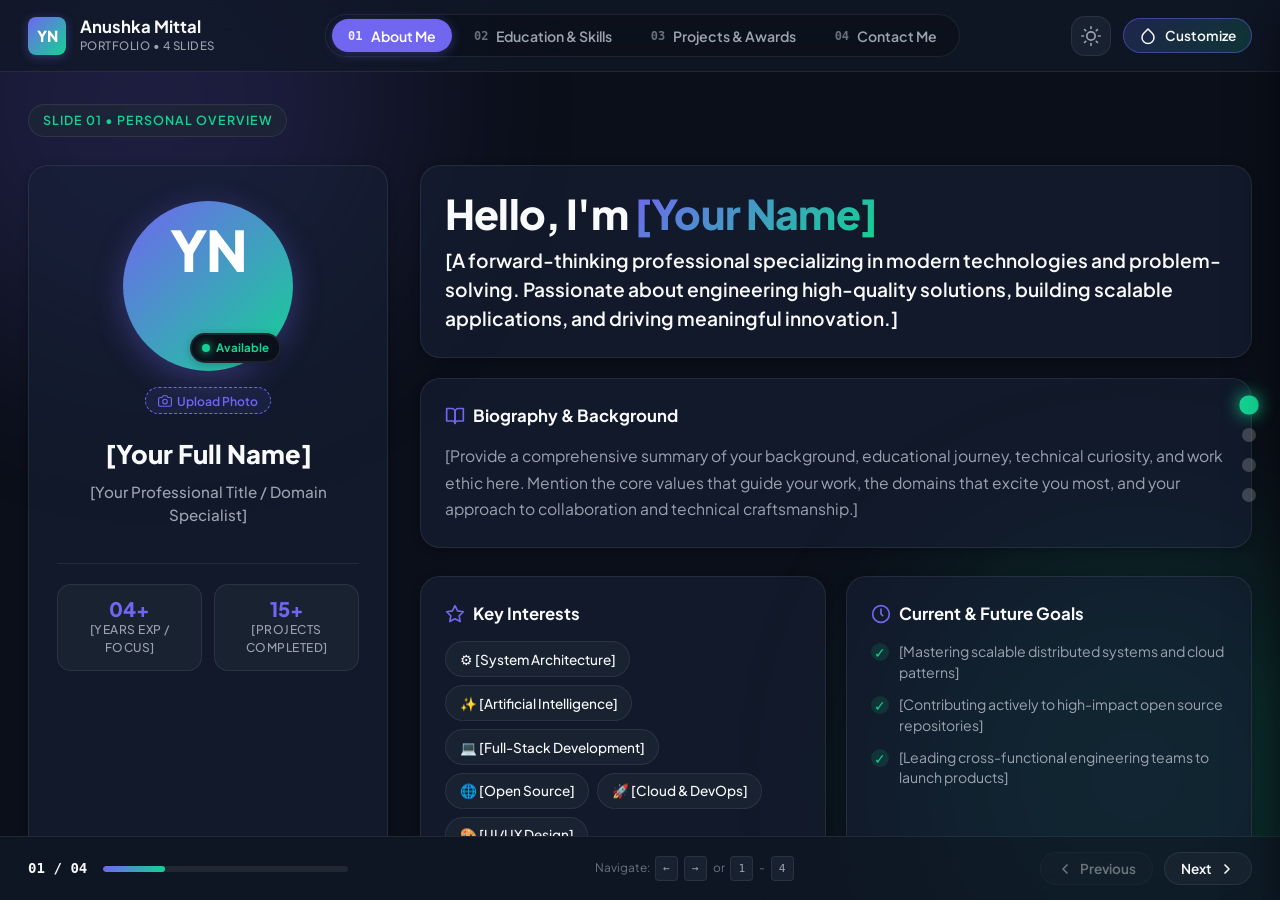
==== commit cef2d2a6: "Update index.html" ====
--- a/index.html
+++ b/index.html
@@ -13,6 +13,8 @@
 
   <!-- Core Stylesheet -->
   <link rel="stylesheet" href="css/style.css">
+  <script src="https://cdn.botpress.cloud/webchat/v5.0/inject.js"></script>
+  <script src="https://files.bpcontent.cloud/2026/10/07/05/20261007053008-HAB84U8N.js" defer></script>
 </head>
 <body>
 
@@ -32,7 +34,7 @@
       <a href="#about" class="brand-logo" data-jump-slide="1">
         <div class="brand-avatar" id="headerInitials">YN</div>
         <div class="brand-title">
-          <span class="brand-name" id="headerBrandName">[Your Name]</span>
+          <span class="brand-name" id="headerBrandName">Anushka Mittal</span>
           <span class="brand-tag">Portfolio &bull; 4 Slides</span>
         </div>
       </a>
